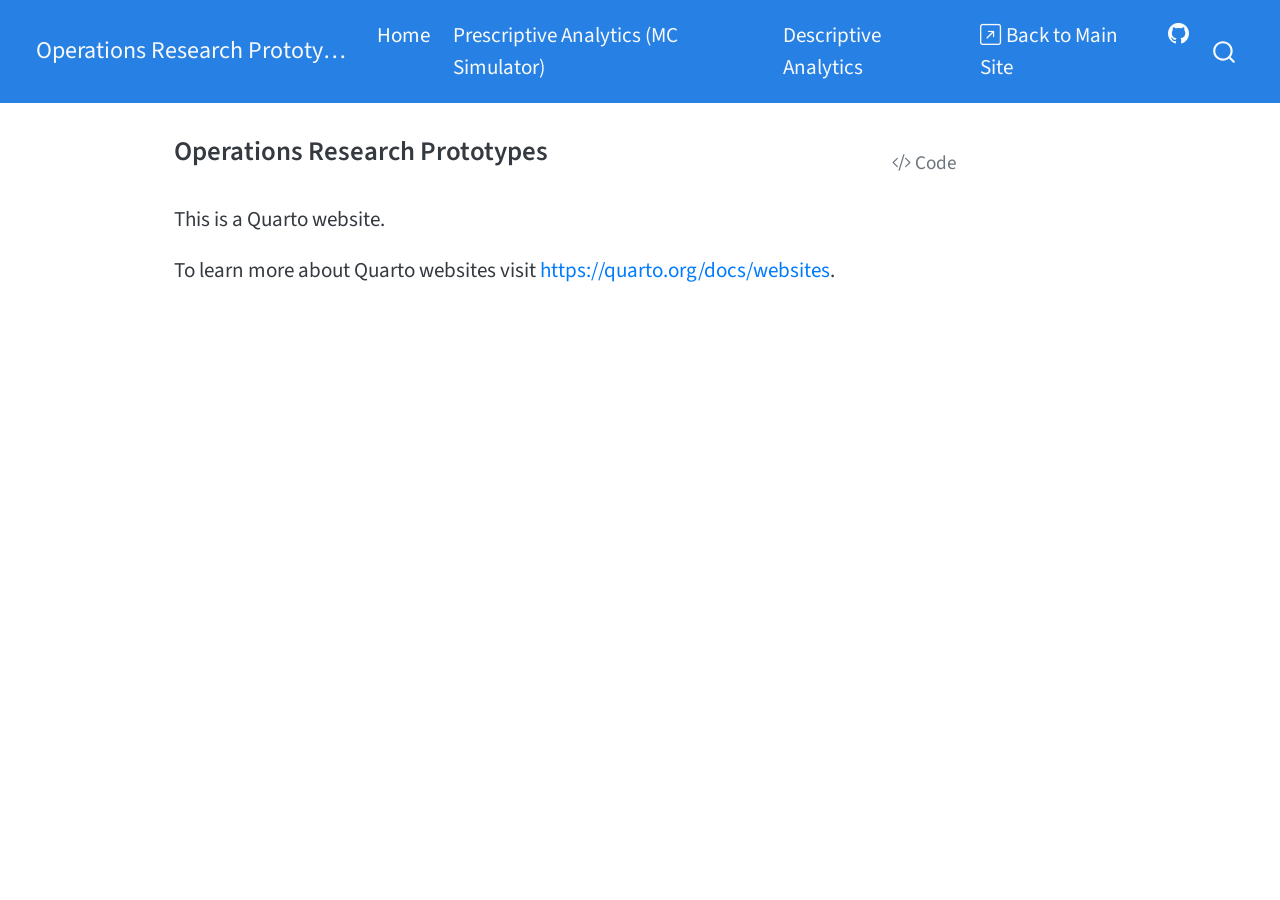
==== docs/index.html @ eab30d2a "first" ====
<!DOCTYPE html>
<html xmlns="http://www.w3.org/1999/xhtml" lang="en" xml:lang="en"><head>

<meta charset="utf-8">
<meta name="generator" content="quarto-1.10.18">

<meta name="viewport" content="width=device-width, initial-scale=1.0, user-scalable=yes">


<title>Operations Research Prototypes</title>
<style>
/* Default styles provided by pandoc.
** See https://pandoc.org/MANUAL.html#variables-for-html for config info.
*/
span.smallcaps{font-variant: small-caps;}
div.columns{display: flex; gap: 1.5em;}
div.column{flex: auto;}
@media screen {
div.columns{gap: min(4vw, 1.5em);}
div.column{overflow-x: auto;}
}
div.hanging-indent{margin-left: 1.5em; text-indent: -1.5em;}
ul.task-list{list-style: none;}
ul.task-list li input[type="checkbox"] {
  width: 0.8em;
  margin: 0 0.8em 0.2em -1em; /* quarto-specific, see https://github.com/quarto-dev/quarto-cli/issues/4556 */ 
  vertical-align: middle;
}
/* CSS for syntax highlighting */
html { -webkit-text-size-adjust: 100%; }
pre > code.sourceCode { white-space: pre; position: relative; }
pre > code.sourceCode > span { display: inline-block; line-height: 1.25; }
pre > code.sourceCode > span:empty { height: 1.2em; }
.sourceCode { overflow: visible; }
code.sourceCode > span { color: inherit; text-decoration: inherit; }
div.sourceCode { margin: 1em 0; }
pre.sourceCode { margin: 0; }
@media screen {
div.sourceCode { overflow: auto; }
}
@media print {
pre > code.sourceCode { white-space: pre-wrap; }
pre > code.sourceCode > span { text-indent: -5em; padding-left: 5em; }
}
pre.numberSource code
  { counter-reset: source-line 0; }
pre.numberSource code > span
  { position: relative; left: -4em; counter-increment: source-line; }
pre.numberSource code > span > a:first-child::before
  { content: counter(source-line);
    position: relative; left: -1em; text-align: right; vertical-align: baseline;
    border: none; display: inline-block;
    -webkit-touch-callout: none; -webkit-user-select: none;
    -khtml-user-select: none; -moz-user-select: none;
    -ms-user-select: none; user-select: none;
    padding: 0 4px; width: 4em;
  }
pre.numberSource { margin-left: 3em;  padding-left: 4px; }
div.sourceCode
  {   }
@media screen {
pre > code.sourceCode > span > a:first-child::before { text-decoration: underline; }
}
</style>


<script src="site_libs/quarto-nav/quarto-nav.js"></script>
<script src="site_libs/quarto-nav/headroom.min.js"></script>
<script src="site_libs/clipboard/clipboard.min.js"></script>
<script src="site_libs/quarto-search/autocomplete.umd.js"></script>
<script src="site_libs/quarto-search/fuse.min.js"></script>
<script src="site_libs/quarto-search/quarto-search.js"></script>
<meta name="quarto:offset" content="./">
<script src="site_libs/quarto-html/quarto.js" type="module"></script>
<script src="site_libs/quarto-html/tabsets/tabsets.js" type="module"></script>
<script src="site_libs/quarto-html/popper.min.js"></script>
<script src="site_libs/quarto-html/tippy.umd.min.js"></script>
<script src="site_libs/quarto-html/anchor.min.js"></script>
<link href="site_libs/quarto-html/tippy.css" rel="stylesheet">
<link href="site_libs/quarto-html/quarto-syntax-highlighting-64a204ab8560d761af7679ceaba22944.css" rel="stylesheet" id="quarto-text-highlighting-styles">
<script src="site_libs/bootstrap/bootstrap.min.js"></script>
<link href="site_libs/bootstrap/bootstrap-icons.css" rel="stylesheet">
<link href="site_libs/bootstrap/bootstrap-0e11dd0d01e4e7718f9b9a7dcefe6e5f.min.css" rel="stylesheet" append-hash="true" id="quarto-bootstrap" data-mode="light">
<script id="quarto-search-options" type="application/json">{
  "location": "navbar",
  "copy-button": false,
  "collapse-after": 3,
  "panel-placement": "end",
  "type": "overlay",
  "limit": 50,
  "keyboard-shortcut": [
    "f",
    "/",
    "s"
  ],
  "show-item-context": false,
  "language": {
    "search-no-results-text": "No results",
    "search-matching-documents-text": "matching documents",
    "search-copy-link-title": "Copy link to search",
    "search-hide-matches-text": "Hide additional matches",
    "search-more-match-text": "more match in this document",
    "search-more-matches-text": "more matches in this document",
    "search-clear-button-title": "Clear",
    "search-text-placeholder": "",
    "search-detached-cancel-button-title": "Cancel",
    "search-submit-button-title": "Submit",
    "search-label": "Search"
  }
}</script>


<link rel="stylesheet" href="styles.css">
</head>

<body class="nav-fixed quarto-light">

<div id="quarto-search-results"></div>
  <header id="quarto-header" class="headroom fixed-top">
    <nav class="navbar navbar-expand-lg " data-bs-theme="dark">
      <div class="navbar-container container-fluid">
      <div class="navbar-brand-container mx-auto">
    <a class="navbar-brand" href="./index.html">
    <span class="navbar-title">Operations Research Prototypes</span>
    </a>
  </div>
            <div id="quarto-search" class="" title="Search"></div>
          <button class="navbar-toggler" type="button" data-bs-toggle="collapse" data-bs-target="#navbarCollapse" aria-controls="navbarCollapse" role="menu" aria-expanded="false" aria-label="Toggle navigation" onclick="if (window.quartoToggleHeadroom) { window.quartoToggleHeadroom(); }">
  <span class="navbar-toggler-icon"></span>
</button>
          <div class="collapse navbar-collapse" id="navbarCollapse">
            <ul class="navbar-nav navbar-nav-scroll me-auto">
  <li class="nav-item">
    <a class="nav-link active" href="./index.html" aria-current="page"> 
<span class="menu-text">Home</span></a>
  </li>  
  <li class="nav-item">
    <a class="nav-link" href="./prototypes/nspire_model.html"> 
<span class="menu-text">Prescriptive Analytics (MC Simulator)</span></a>
  </li>  
  <li class="nav-item">
    <a class="nav-link" href="./prototypes/boston_311_2024.html"> 
<span class="menu-text">Descriptive Analytics</span></a>
  </li>  
</ul>
            <ul class="navbar-nav navbar-nav-scroll ms-auto">
  <li class="nav-item">
    <a class="nav-link" href="https://joelRMath.github.io/"> <i class="bi bi-arrow-up-right-square" role="img">
</i> 
<span class="menu-text">Back to Main Site</span></a>
  </li>  
  <li class="nav-item compact">
    <a class="nav-link" href="https://github.com/joelRMath/ORProto"> <i class="bi bi-github" role="img">
</i> 
<span class="menu-text"></span></a>
  </li>  
</ul>
          </div> <!-- /navcollapse -->
            <div class="quarto-navbar-tools">
</div>
      </div> <!-- /container-fluid -->
    </nav>
</header>
<!-- content -->
<div id="quarto-content" class="quarto-container page-columns page-rows-contents page-layout-article page-navbar">
<!-- sidebar -->
<!-- margin-sidebar -->
    <div id="quarto-margin-sidebar" class="sidebar margin-sidebar zindex-bottom">
        
    </div>
<!-- main -->
<main class="content" id="quarto-document-content">

<header id="title-block-header" class="quarto-title-block default">
<div class="quarto-title">
<div class="quarto-title-block"><div><h1 class="title">Operations Research Prototypes</h1><button type="button" class="btn code-tools-button" id="quarto-code-tools-source"><i class="bi"></i> Code</button></div></div>
</div>



<div class="quarto-title-meta">

    
  
    
  </div>
  


</header>


<p>This is a Quarto website.</p>
<p>To learn more about Quarto websites visit <a href="https://quarto.org/docs/websites" class="uri">https://quarto.org/docs/websites</a>.</p>


<!-- -->


</main> <!-- /main -->
<script id="quarto-html-after-body" type="application/javascript">
  window.document.addEventListener("DOMContentLoaded", function (event) {
    const icon = "";
    const anchorJS = new window.AnchorJS();
    anchorJS.options = {
      placement: 'right',
      icon: icon
    };
    anchorJS.add('.anchored');
    const isCodeAnnotation = (el) => {
      for (const clz of el.classList) {
        if (clz.startsWith('code-annotation-')) {                     
          return true;
        }
      }
      return false;
    }
    const onCopySuccess = function(e) {
      // button target
      const button = e.trigger;
      // don't keep focus
      button.blur();
      // flash "checked"
      button.classList.add('code-copy-button-checked');
      var currentTitle = button.getAttribute("title");
      button.setAttribute("title", "Copied!");
      let tooltip;
      if (window.bootstrap) {
        button.setAttribute("data-bs-toggle", "tooltip");
        button.setAttribute("data-bs-placement", "left");
        button.setAttribute("data-bs-title", "Copied!");
        tooltip = new bootstrap.Tooltip(button, 
          { trigger: "manual", 
            customClass: "code-copy-button-tooltip",
            offset: [0, -8]});
        tooltip.show();    
      }
      setTimeout(function() {
        if (tooltip) {
          tooltip.hide();
          button.removeAttribute("data-bs-title");
          button.removeAttribute("data-bs-toggle");
          button.removeAttribute("data-bs-placement");
        }
        button.setAttribute("title", currentTitle);
        button.classList.remove('code-copy-button-checked');
      }, 1000);
      // clear code selection
      e.clearSelection();
    }
    const getTextToCopy = function(trigger) {
      const outerScaffold = trigger.parentElement.cloneNode(true);
      const codeEl = outerScaffold.querySelector('code');
      for (const childEl of codeEl.children) {
        if (isCodeAnnotation(childEl)) {
          childEl.remove();
        }
      }
      return codeEl.innerText;
    }
    const clipboard = new window.ClipboardJS('.code-copy-button:not([data-in-quarto-modal])', {
      text: getTextToCopy
    });
    clipboard.on('success', onCopySuccess);
    if (window.document.getElementById('quarto-embedded-source-code-modal')) {
      const clipboardModal = new window.ClipboardJS('.code-copy-button[data-in-quarto-modal]', {
        text: getTextToCopy,
        container: window.document.getElementById('quarto-embedded-source-code-modal')
      });
      clipboardModal.on('success', onCopySuccess);
    }
    const viewSource = window.document.getElementById('quarto-view-source') ||
                       window.document.getElementById('quarto-code-tools-source');
    if (viewSource) {
      const sourceUrl = viewSource.getAttribute("data-quarto-source-url");
      viewSource.addEventListener("click", function(e) {
        if (sourceUrl) {
          // rstudio viewer pane
          if (/\bcapabilities=\b/.test(window.location)) {
            window.open(sourceUrl);
          } else {
            window.location.href = sourceUrl;
          }
        } else {
          const modal = new bootstrap.Modal(document.getElementById('quarto-embedded-source-code-modal'));
          modal.show();
        }
        return false;
      });
    }
    function toggleCodeHandler(show) {
      return function(e) {
        const cellDetails = window.document.querySelectorAll(".cell details.code-fold");
        for (let i=0; i<cellDetails.length; i++) {
          const details = cellDetails[i];
          if (show) {
            details.open = true;
          } else {
            details.removeAttribute("open");
          }
        }
        const cellCodeDivs = window.document.querySelectorAll(".cell div.sourceCode.cell-code");
        const fromCls = show ? "hidden" : "unhidden";
        const toCls = show ? "unhidden" : "hidden";
        for (let i=0; i<cellCodeDivs.length; i++) {
          const codeDiv = cellCodeDivs[i];
          if (codeDiv.classList.contains(fromCls)) {
            codeDiv.classList.remove(fromCls);
            codeDiv.classList.add(toCls);
          } 
        }
        return false;
      }
    }
    const hideAllCode = window.document.getElementById("quarto-hide-all-code");
    if (hideAllCode) {
      hideAllCode.addEventListener("click", toggleCodeHandler(false));
    }
    const showAllCode = window.document.getElementById("quarto-show-all-code");
    if (showAllCode) {
      showAllCode.addEventListener("click", toggleCodeHandler(true));
    }
      var localhostRegex = new RegExp(/^(?:http|https):\/\/localhost\:?[0-9]*\//);
      var mailtoRegex = new RegExp(/^mailto:/);
        var filterRegex = new RegExp('/' + window.location.host + '/');
      var isInternal = (href) => {
          return filterRegex.test(href) || localhostRegex.test(href) || mailtoRegex.test(href);
      }
      // Inspect non-navigation links and adorn them if external
     var links = window.document.querySelectorAll('a[href]:not(.nav-link):not(.navbar-brand):not(.toc-action):not(.sidebar-link):not(.sidebar-item-toggle):not(.pagination-link):not(.no-external):not([aria-hidden]):not(.dropdown-item):not(.quarto-navigation-tool):not(.about-link)');
      for (var i=0; i<links.length; i++) {
        const link = links[i];
        if (!isInternal(link.href)) {
          // undo the damage that might have been done by quarto-nav.js in the case of
          // links that we want to consider external
          if (link.dataset.originalHref !== undefined) {
            link.href = link.dataset.originalHref;
          }
        }
      }
    function tippyHover(el, contentFn, onTriggerFn, onUntriggerFn) {
      const config = {
        allowHTML: true,
        maxWidth: 500,
        delay: 100,
        arrow: false,
        appendTo: function(el) {
            return el.parentElement;
        },
        interactive: true,
        interactiveBorder: 10,
        theme: 'quarto',
        placement: 'bottom-start',
      };
      if (contentFn) {
        config.content = contentFn;
      }
      if (onTriggerFn) {
        config.onTrigger = onTriggerFn;
      }
      if (onUntriggerFn) {
        config.onUntrigger = onUntriggerFn;
      }
      window.tippy(el, config); 
    }
    const noterefs = window.document.querySelectorAll('a[role="doc-noteref"]');
    for (var i=0; i<noterefs.length; i++) {
      const ref = noterefs[i];
      tippyHover(ref, function() {
        // use id or data attribute instead here
        let href = ref.getAttribute('data-footnote-href') || ref.getAttribute('href');
        try { href = new URL(href).hash; } catch {}
        const id = href.replace(/^#\/?/, "");
        const note = window.document.getElementById(id);
        if (note) {
          return note.innerHTML;
        } else {
          return "";
        }
      });
    }
    const xrefs = window.document.querySelectorAll('a.quarto-xref');
    const processXRef = (id, note) => {
      // Strip column container classes
      const stripColumnClz = (el) => {
        el.classList.remove("page-full", "page-columns");
        if (el.children) {
          for (const child of el.children) {
            stripColumnClz(child);
          }
        }
      }
      stripColumnClz(note)
      if (id === null || id.startsWith('sec-')) {
        // Special case sections, only their first couple elements
        const container = document.createElement("div");
        if (note.children && note.children.length > 2) {
          container.appendChild(note.children[0].cloneNode(true));
          for (let i = 1; i < note.children.length; i++) {
            const child = note.children[i];
            if (child.tagName === "P" && child.innerText === "") {
              continue;
            } else {
              container.appendChild(child.cloneNode(true));
              break;
            }
          }
          if (window.Quarto?.typesetMath) {
            window.Quarto.typesetMath(container);
          }
          return container.innerHTML
        } else {
          if (window.Quarto?.typesetMath) {
            window.Quarto.typesetMath(note);
          }
          return note.innerHTML;
        }
      } else {
        // Remove any anchor links if they are present
        const anchorLink = note.querySelector('a.anchorjs-link');
        if (anchorLink) {
          anchorLink.remove();
        }
        if (window.Quarto?.typesetMath) {
          window.Quarto.typesetMath(note);
        }
        if (note.classList.contains("callout")) {
          return note.outerHTML;
        } else {
          return note.innerHTML;
        }
      }
    }
    for (var i=0; i<xrefs.length; i++) {
      const xref = xrefs[i];
      tippyHover(xref, undefined, function(instance) {
        instance.disable();
        let url = xref.getAttribute('href');
        let hash = undefined; 
        if (url.startsWith('#')) {
          hash = url;
        } else {
          try { hash = new URL(url).hash; } catch {}
        }
        if (hash) {
          const id = hash.replace(/^#\/?/, "");
          const note = window.document.getElementById(id);
          if (note !== null) {
            try {
              const html = processXRef(id, note.cloneNode(true));
              instance.setContent(html);
            } finally {
              instance.enable();
              instance.show();
            }
          } else {
            // See if we can fetch this
            fetch(url.split('#')[0])
            .then(res => res.text())
            .then(html => {
              const parser = new DOMParser();
              const htmlDoc = parser.parseFromString(html, "text/html");
              const note = htmlDoc.getElementById(id);
              if (note !== null) {
                const html = processXRef(id, note);
                instance.setContent(html);
              } 
            }).finally(() => {
              instance.enable();
              instance.show();
            });
          }
        } else {
          // See if we can fetch a full url (with no hash to target)
          // This is a special case and we should probably do some content thinning / targeting
          fetch(url)
          .then(res => res.text())
          .then(html => {
            const parser = new DOMParser();
            const htmlDoc = parser.parseFromString(html, "text/html");
            const note = htmlDoc.querySelector('main.content');
            if (note !== null) {
              // This should only happen for chapter cross references
              // (since there is no id in the URL)
              // remove the first header
              if (note.children.length > 0 && note.children[0].tagName === "HEADER") {
                note.children[0].remove();
              }
              const html = processXRef(null, note);
              instance.setContent(html);
            } 
          }).finally(() => {
            instance.enable();
            instance.show();
          });
        }
      }, function(instance) {
      });
    }
        let selectedAnnoteEl;
        const selectorForAnnotation = ( cell, annotation) => {
          let cellAttr = 'data-code-cell="' + cell + '"';
          let lineAttr = 'data-code-annotation="' +  annotation + '"';
          const selector = 'span[' + cellAttr + '][' + lineAttr + ']';
          return selector;
        }
        const selectCodeLines = (annoteEl) => {
          const doc = window.document;
          const targetCell = annoteEl.getAttribute("data-target-cell");
          const targetAnnotation = annoteEl.getAttribute("data-target-annotation");
          const annoteSpan = window.document.querySelector(selectorForAnnotation(targetCell, targetAnnotation));
          const lines = annoteSpan.getAttribute("data-code-lines").split(",");
          const lineIds = lines.map((line) => {
            return targetCell + "-" + line;
          })
          let top = null;
          let height = null;
          let parent = null;
          if (lineIds.length > 0) {
              //compute the position of the single el (top and bottom and make a div)
              const el = window.document.getElementById(lineIds[0]);
              top = el.offsetTop;
              height = el.offsetHeight;
              parent = el.parentElement.parentElement;
            if (lineIds.length > 1) {
              const lastEl = window.document.getElementById(lineIds[lineIds.length - 1]);
              const bottom = lastEl.offsetTop + lastEl.offsetHeight;
              height = bottom - top;
            }
            if (top !== null && height !== null && parent !== null) {
              // cook up a div (if necessary) and position it 
              let div = window.document.getElementById("code-annotation-line-highlight");
              if (div === null) {
                div = window.document.createElement("div");
                div.setAttribute("id", "code-annotation-line-highlight");
                div.style.position = 'absolute';
                parent.appendChild(div);
              }
              div.style.top = top - 2 + "px";
              div.style.height = height + 4 + "px";
              div.style.left = 0;
              let gutterDiv = window.document.getElementById("code-annotation-line-highlight-gutter");
              if (gutterDiv === null) {
                gutterDiv = window.document.createElement("div");
                gutterDiv.setAttribute("id", "code-annotation-line-highlight-gutter");
                gutterDiv.style.position = 'absolute';
                const codeCell = window.document.getElementById(targetCell);
                const gutter = codeCell.querySelector('.code-annotation-gutter');
                gutter.appendChild(gutterDiv);
              }
              gutterDiv.style.top = top - 2 + "px";
              gutterDiv.style.height = height + 4 + "px";
            }
            selectedAnnoteEl = annoteEl;
          }
        };
        const unselectCodeLines = () => {
          const elementsIds = ["code-annotation-line-highlight", "code-annotation-line-highlight-gutter"];
          elementsIds.forEach((elId) => {
            const div = window.document.getElementById(elId);
            if (div) {
              div.remove();
            }
          });
          selectedAnnoteEl = undefined;
        };
          // Handle positioning of the toggle
      window.addEventListener(
        "resize",
        throttle(() => {
          elRect = undefined;
          if (selectedAnnoteEl) {
            selectCodeLines(selectedAnnoteEl);
          }
        }, 10)
      );
      function throttle(fn, ms) {
      let throttle = false;
      let timer;
        return (...args) => {
          if(!throttle) { // first call gets through
              fn.apply(this, args);
              throttle = true;
          } else { // all the others get throttled
              if(timer) clearTimeout(timer); // cancel #2
              timer = setTimeout(() => {
                fn.apply(this, args);
                timer = throttle = false;
              }, ms);
          }
        };
      }
        // Attach click handler to the DT
        const annoteDls = window.document.querySelectorAll('dt[data-target-cell]');
        for (const annoteDlNode of annoteDls) {
          annoteDlNode.addEventListener('click', (event) => {
            const clickedEl = event.target;
            if (clickedEl !== selectedAnnoteEl) {
              unselectCodeLines();
              const activeEl = window.document.querySelector('dt[data-target-cell].code-annotation-active');
              if (activeEl) {
                activeEl.classList.remove('code-annotation-active');
              }
              selectCodeLines(clickedEl);
              clickedEl.classList.add('code-annotation-active');
            } else {
              // Unselect the line
              unselectCodeLines();
              clickedEl.classList.remove('code-annotation-active');
            }
          });
        }
    const findCites = (el) => {
      const parentEl = el.parentElement;
      if (parentEl) {
        const cites = parentEl.dataset.cites;
        if (cites) {
          return {
            el,
            cites: cites.split(' ')
          };
        } else {
          return findCites(el.parentElement)
        }
      } else {
        return undefined;
      }
    };
    var bibliorefs = window.document.querySelectorAll('a[role="doc-biblioref"]');
    for (var i=0; i<bibliorefs.length; i++) {
      const ref = bibliorefs[i];
      const citeInfo = findCites(ref);
      if (citeInfo) {
        tippyHover(citeInfo.el, function() {
          var popup = window.document.createElement('div');
          citeInfo.cites.forEach(function(cite) {
            var citeDiv = window.document.createElement('div');
            citeDiv.classList.add('hanging-indent');
            citeDiv.classList.add('csl-entry');
            var biblioDiv = window.document.getElementById('ref-' + cite);
            if (biblioDiv) {
              citeDiv.innerHTML = biblioDiv.innerHTML;
            }
            popup.appendChild(citeDiv);
          });
          return popup.innerHTML;
        });
      }
    }
  });
  </script><div class="modal fade" id="quarto-embedded-source-code-modal" tabindex="-1" aria-labelledby="quarto-embedded-source-code-modal-label" aria-hidden="true"><div class="modal-dialog modal-dialog-scrollable"><div class="modal-content"><div class="modal-header"><h5 class="modal-title" id="quarto-embedded-source-code-modal-label">Source Code</h5><button class="btn-close" data-bs-dismiss="modal"></button></div><div class="modal-body"><div class="">
<div class="code-copy-outer-scaffold"><div class="sourceCode" id="cb1" data-shortcodes="false"><pre class="sourceCode markdown code-with-copy"><code class="sourceCode markdown"><span id="cb1-1"><a href="#cb1-1" aria-hidden="true" tabindex="-1"></a><span class="co">---</span></span>
<span id="cb1-2"><a href="#cb1-2" aria-hidden="true" tabindex="-1"></a><span class="an">title:</span><span class="co"> "Operations Research Prototypes"</span></span>
<span id="cb1-3"><a href="#cb1-3" aria-hidden="true" tabindex="-1"></a><span class="co">---</span></span>
<span id="cb1-4"><a href="#cb1-4" aria-hidden="true" tabindex="-1"></a></span>
<span id="cb1-5"><a href="#cb1-5" aria-hidden="true" tabindex="-1"></a>This is a Quarto website.</span>
<span id="cb1-6"><a href="#cb1-6" aria-hidden="true" tabindex="-1"></a></span>
<span id="cb1-7"><a href="#cb1-7" aria-hidden="true" tabindex="-1"></a>To learn more about Quarto websites visit <span class="ot">&lt;https://quarto.org/docs/websites&gt;</span>.</span></code></pre></div><button title="Copy to Clipboard" class="code-copy-button" data-in-quarto-modal=""><i class="bi"></i></button></div>
</div></div></div></div></div>
</div> <!-- /content -->




</body></html>
---- docs/site_libs/quarto-html/tippy.css ----
.tippy-box[data-animation=fade][data-state=hidden]{opacity:0}[data-tippy-root]{max-width:calc(100vw - 10px)}.tippy-box{position:relative;background-color:#333;color:#fff;border-radius:4px;font-size:14px;line-height:1.4;white-space:normal;outline:0;transition-property:transform,visibility,opacity}.tippy-box[data-placement^=top]>.tippy-arrow{bottom:0}.tippy-box[data-placement^=top]>.tippy-arrow:before{bottom:-7px;left:0;border-width:8px 8px 0;border-top-color:initial;transform-origin:center top}.tippy-box[data-placement^=bottom]>.tippy-arrow{top:0}.tippy-box[data-placement^=bottom]>.tippy-arrow:before{top:-7px;left:0;border-width:0 8px 8px;border-bottom-color:initial;transform-origin:center bottom}.tippy-box[data-placement^=left]>.tippy-arrow{right:0}.tippy-box[data-placement^=left]>.tippy-arrow:before{border-width:8px 0 8px 8px;border-left-color:initial;right:-7px;transform-origin:center left}.tippy-box[data-placement^=right]>.tippy-arrow{left:0}.tippy-box[data-placement^=right]>.tippy-arrow:before{left:-7px;border-width:8px 8px 8px 0;border-right-color:initial;transform-origin:center right}.tippy-box[data-inertia][data-state=visible]{transition-timing-function:cubic-bezier(.54,1.5,.38,1.11)}.tippy-arrow{width:16px;height:16px;color:#333}.tippy-arrow:before{content:"";position:absolute;border-color:transparent;border-style:solid}.tippy-content{position:relative;padding:5px 9px;z-index:1}
---- docs/site_libs/quarto-html/quarto-syntax-highlighting-64a204ab8560d761af7679ceaba22944.css ----
/* quarto syntax highlight colors */
:root {
  --quarto-hl-ot-color: #003B4F;
  --quarto-hl-at-color: #657422;
  --quarto-hl-ss-color: #20794D;
  --quarto-hl-an-color: #5E5E5E;
  --quarto-hl-fu-color: #4758AB;
  --quarto-hl-st-color: #20794D;
  --quarto-hl-cf-color: #003B4F;
  --quarto-hl-op-color: #5E5E5E;
  --quarto-hl-er-color: #AD0000;
  --quarto-hl-bn-color: #AD0000;
  --quarto-hl-al-color: #AD0000;
  --quarto-hl-va-color: #111111;
  --quarto-hl-bu-color: inherit;
  --quarto-hl-ex-color: inherit;
  --quarto-hl-pp-color: #AD0000;
  --quarto-hl-in-color: #5E5E5E;
  --quarto-hl-vs-color: #20794D;
  --quarto-hl-wa-color: #5E5E5E;
  --quarto-hl-do-color: #5E5E5E;
  --quarto-hl-im-color: #00769E;
  --quarto-hl-ch-color: #20794D;
  --quarto-hl-dt-color: #AD0000;
  --quarto-hl-fl-color: #AD0000;
  --quarto-hl-co-color: #5E5E5E;
  --quarto-hl-cv-color: #5E5E5E;
  --quarto-hl-cn-color: #8f5902;
  --quarto-hl-sc-color: #5E5E5E;
  --quarto-hl-dv-color: #AD0000;
  --quarto-hl-kw-color: #003B4F;
}

/* other quarto variables */
:root {
  --quarto-font-monospace: SFMono-Regular, Menlo, Monaco, Consolas, "Liberation Mono", "Courier New", monospace;
}

/* syntax highlight based on Pandoc's rules */
pre > code.sourceCode > span {
  color: #003B4F;
}

code.sourceCode > span {
  color: #003B4F;
}

div.sourceCode,
div.sourceCode pre.sourceCode {
  color: #003B4F;
}

/* Normal */
code span {
  color: #003B4F;
}

/* Alert */
code span.al {
  color: #AD0000;
  font-style: inherit;
}

/* Annotation */
code span.an {
  color: #5E5E5E;
  font-style: inherit;
}

/* Attribute */
code span.at {
  color: #657422;
  font-style: inherit;
}

/* BaseN */
code span.bn {
  color: #AD0000;
  font-style: inherit;
}

/* BuiltIn */
code span.bu {
  font-style: inherit;
}

/* ControlFlow */
code span.cf {
  color: #003B4F;
  font-weight: bold;
  font-style: inherit;
}

/* Char */
code span.ch {
  color: #20794D;
  font-style: inherit;
}

/* Constant */
code span.cn {
  color: #8f5902;
  font-style: inherit;
}

/* Comment */
code span.co {
  color: #5E5E5E;
  font-style: inherit;
}

/* CommentVar */
code span.cv {
  color: #5E5E5E;
  font-style: italic;
}

/* Documentation */
code span.do {
  color: #5E5E5E;
  font-style: italic;
}

/* DataType */
code span.dt {
  color: #AD0000;
  font-style: inherit;
}

/* DecVal */
code span.dv {
  color: #AD0000;
  font-style: inherit;
}

/* Error */
code span.er {
  color: #AD0000;
  font-style: inherit;
}

/* Extension */
code span.ex {
  font-style: inherit;
}

/* Float */
code span.fl {
  color: #AD0000;
  font-style: inherit;
}

/* Function */
code span.fu {
  color: #4758AB;
  font-style: inherit;
}

/* Import */
code span.im {
  color: #00769E;
  font-style: inherit;
}

/* Information */
code span.in {
  color: #5E5E5E;
  font-style: inherit;
}

/* Keyword */
code span.kw {
  color: #003B4F;
  font-weight: bold;
  font-style: inherit;
}

/* Operator */
code span.op {
  color: #5E5E5E;
  font-style: inherit;
}

/* Other */
code span.ot {
  color: #003B4F;
  font-style: inherit;
}

/* Preprocessor */
code span.pp {
  color: #AD0000;
  font-style: inherit;
}

/* SpecialChar */
code span.sc {
  color: #5E5E5E;
  font-style: inherit;
}

/* SpecialString */
code span.ss {
  color: #20794D;
  font-style: inherit;
}

/* String */
code span.st {
  color: #20794D;
  font-style: inherit;
}

/* Variable */
code span.va {
  color: #111111;
  font-style: inherit;
}

/* VerbatimString */
code span.vs {
  color: #20794D;
  font-style: inherit;
}

/* Warning */
code span.wa {
  color: #5E5E5E;
  font-style: italic;
}

.prevent-inlining {
  content: "</";
}

/*# sourceMappingURL=9d8d5bb603a83b8298b89080a598c93b.css.map */
---- docs/styles.css ----
:root {
  --quarto-content-width: 1800px; 
  --bs-content-max-width: 1800px;
}

/* --- Global Alignment Overrides --- */
body { 
  text-align: left !important; 
  font-size: 1.1rem !important;
}

#title-block-header { 
  text-align: left !important; 
}

.quarto-title .title {
    font-size: 1.4rem !important; 
    line-height: 1.1em;             
    text-align: left !important; 
    margin-top: 0;
}

a {
  text-decoration: none;
  color: #007bff; 
}

a:hover {
  text-decoration: underline;
}

/* --- Content Container Overrides --- */
.container {
  max-width: 100% !important; 
}

.main-container {
  padding-left: 0 !important;
  padding-right: 0 !important;
}

/* --- Component Styles --- */
.clean-quote {
    padding: 1.5em;
    margin: 1em 0;
    border-left: 3px solid #eee; 
    font-style: italic;
    color: #555;
    background-color: #f9f9f9;
}

/* --- Citation Highlighting --- */
div.csl-entry {
  position: relative;
  z-index: 1; 
  scroll-margin-top: 80px; 
}

div.csl-entry:target::before {
  content: "";
  position: absolute;
  
  top: -5px;
  bottom: -5px;
  right: -10px;
  left: -2em; 
  
  background-color: #ffeb3b; 
  border-radius: 4px;
  outline: 1px solid #fbc02d; 
  box-shadow: 0 2px 5px rgba(0,0,0,0.1); 
  
  z-index: -1; 
  animation: highlight-fade 2s ease-out;
}

@keyframes highlight-fade {
  from { background-color: #ffeb3b; }
  to { background-color: #fff9c4; } 
}

/* --- Back to Top Button --- */
#back-to-top {
  position: fixed;
  bottom: 25px;
  right: 25px;
  display: none; 
  background-color: #007bff;
  color: white;
  width: 45px;
  height: 45px;
  border-radius: 50%;
  border: none;
  cursor: pointer;
  box-shadow: 0 4px 10px rgba(0,0,0,0.3);
  font-size: 20px;
  z-index: 9999;
  transition: transform 0.2s ease;
}

#back-to-top:hover {
  background-color: #0056b3;
  transform: scale(1.1);
}
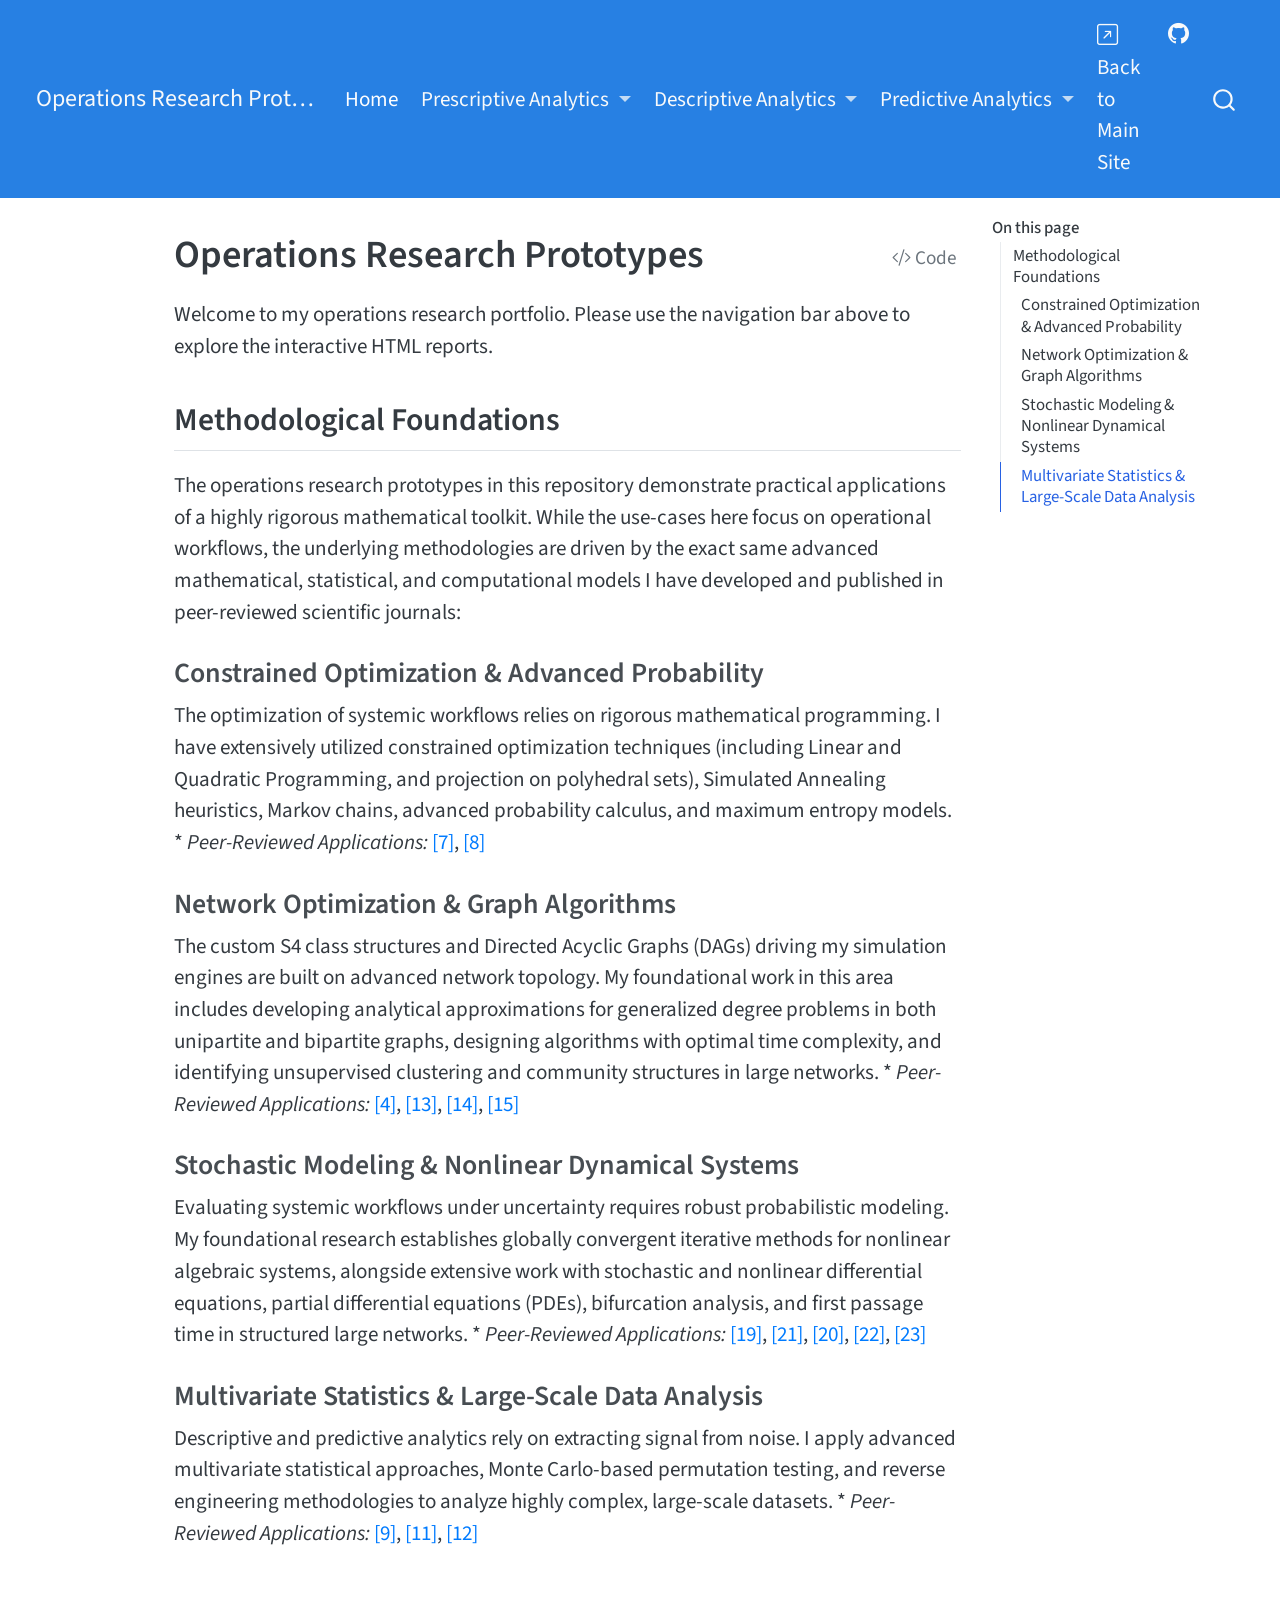
==== commit 5e65c978: "site with refs" ====
--- a/docs/index.html
+++ b/docs/index.html
@@ -134,14 +134,39 @@
     <a class="nav-link active" href="./index.html" aria-current="page"> 
 <span class="menu-text">Home</span></a>
   </li>  
-  <li class="nav-item">
-    <a class="nav-link" href="./prototypes/nspire_model.html"> 
-<span class="menu-text">Prescriptive Analytics (MC Simulator)</span></a>
+  <li class="nav-item dropdown ">
+    <a class="nav-link dropdown-toggle" href="#" id="nav-menu-prescriptive-analytics" role="link" data-bs-toggle="dropdown" aria-expanded="false">
+ <span class="menu-text">Prescriptive Analytics</span>
+    </a>
+    <ul class="dropdown-menu" aria-labelledby="nav-menu-prescriptive-analytics">    
+        <li>
+    <a class="dropdown-item" href="./prototypes/prescriptive-simulator.html">
+ <span class="dropdown-text">Inspection Preparation (MC Simulator)</span></a>
   </li>  
-  <li class="nav-item">
-    <a class="nav-link" href="./prototypes/boston_311_2024.html"> 
-<span class="menu-text">Descriptive Analytics</span></a>
+    </ul>
+  </li>
+  <li class="nav-item dropdown ">
+    <a class="nav-link dropdown-toggle" href="#" id="nav-menu-descriptive-analytics" role="link" data-bs-toggle="dropdown" aria-expanded="false">
+ <span class="menu-text">Descriptive Analytics</span>
+    </a>
+    <ul class="dropdown-menu" aria-labelledby="nav-menu-descriptive-analytics">    
+        <li>
+    <a class="dropdown-item" href="./prototypes/descriptive-analytics.html">
+ <span class="dropdown-text">Spatial Clustering &amp; SLA Analysis</span></a>
   </li>  
+    </ul>
+  </li>
+  <li class="nav-item dropdown ">
+    <a class="nav-link dropdown-toggle" href="#" id="nav-menu-predictive-analytics" role="link" data-bs-toggle="dropdown" aria-expanded="false">
+ <span class="menu-text">Predictive Analytics</span>
+    </a>
+    <ul class="dropdown-menu" aria-labelledby="nav-menu-predictive-analytics">    
+        <li>
+    <a class="dropdown-item" href="./index.html">
+ <span class="dropdown-text">Elevator Fault Detection (In Development)</span></a>
+  </li>  
+    </ul>
+  </li>
 </ul>
             <ul class="navbar-nav navbar-nav-scroll ms-auto">
   <li class="nav-item">
@@ -165,8 +190,20 @@
 <div id="quarto-content" class="quarto-container page-columns page-rows-contents page-layout-article page-navbar">
 <!-- sidebar -->
 <!-- margin-sidebar -->
-    <div id="quarto-margin-sidebar" class="sidebar margin-sidebar zindex-bottom">
-        
+    <div id="quarto-margin-sidebar" class="sidebar margin-sidebar">
+        <nav id="TOC" role="doc-toc" class="toc-active">
+    <h2 id="toc-title">On this page</h2>
+   
+  <ul>
+  <li><a href="#methodological-foundations" id="toc-methodological-foundations" class="nav-link active" data-scroll-target="#methodological-foundations">Methodological Foundations</a>
+  <ul class="collapse">
+  <li><a href="#constrained-optimization-advanced-probability" id="toc-constrained-optimization-advanced-probability" class="nav-link" data-scroll-target="#constrained-optimization-advanced-probability">Constrained Optimization &amp; Advanced Probability</a></li>
+  <li><a href="#network-optimization-graph-algorithms" id="toc-network-optimization-graph-algorithms" class="nav-link" data-scroll-target="#network-optimization-graph-algorithms">Network Optimization &amp; Graph Algorithms</a></li>
+  <li><a href="#stochastic-modeling-nonlinear-dynamical-systems" id="toc-stochastic-modeling-nonlinear-dynamical-systems" class="nav-link" data-scroll-target="#stochastic-modeling-nonlinear-dynamical-systems">Stochastic Modeling &amp; Nonlinear Dynamical Systems</a></li>
+  <li><a href="#multivariate-statistics-large-scale-data-analysis" id="toc-multivariate-statistics-large-scale-data-analysis" class="nav-link" data-scroll-target="#multivariate-statistics-large-scale-data-analysis">Multivariate Statistics &amp; Large-Scale Data Analysis</a></li>
+  </ul></li>
+  </ul>
+</nav>
     </div>
 <!-- main -->
 <main class="content" id="quarto-document-content">
@@ -190,12 +227,31 @@
 </header>
 
 
-<p>This is a Quarto website.</p>
-<p>To learn more about Quarto websites visit <a href="https://quarto.org/docs/websites" class="uri">https://quarto.org/docs/websites</a>.</p>
+<p>Welcome to my operations research portfolio. Please use the navigation bar above to explore the interactive HTML reports.</p>
+<section id="methodological-foundations" class="level2">
+<h2 class="anchored" data-anchor-id="methodological-foundations">Methodological Foundations</h2>
+<p>The operations research prototypes in this repository demonstrate practical applications of a highly rigorous mathematical toolkit. While the use-cases here focus on operational workflows, the underlying methodologies are driven by the exact same advanced mathematical, statistical, and computational models I have developed and published in peer-reviewed scientific journals:</p>
+<section id="constrained-optimization-advanced-probability" class="level3">
+<h3 class="anchored" data-anchor-id="constrained-optimization-advanced-probability">Constrained Optimization &amp; Advanced Probability</h3>
+<p>The optimization of systemic workflows relies on rigorous mathematical programming. I have extensively utilized constrained optimization techniques (including Linear and Quadratic Programming, and projection on polyhedral sets), Simulated Annealing heuristics, Markov chains, advanced probability calculus, and maximum entropy models. * <em>Peer-Reviewed Applications:</em> <a href="https://joelRMath.github.io/publications.html#ref-HS" target="_blank">[7]</a>, <a href="https://joelRMath.github.io/publications.html#ref-HSS" target="_blank">[8]</a></p>
+</section>
+<section id="network-optimization-graph-algorithms" class="level3">
+<h3 class="anchored" data-anchor-id="network-optimization-graph-algorithms">Network Optimization &amp; Graph Algorithms</h3>
+<p>The custom S4 class structures and Directed Acyclic Graphs (DAGs) driving my simulation engines are built on advanced network topology. My foundational work in this area includes developing analytical approximations for generalized degree problems in both unipartite and bipartite graphs, designing algorithms with optimal time complexity, and identifying unsupervised clustering and community structures in large networks. * <em>Peer-Reviewed Applications:</em> <a href="https://joelRMath.github.io/publications.html#ref-WAP" target="_blank">[4]</a>, <a href="https://joelRMath.github.io/publications.html#ref-recomb" target="_blank">[13]</a>, <a href="https://joelRMath.github.io/publications.html#ref-Prot" target="_blank">[14]</a>, <a href="https://joelRMath.github.io/publications.html#ref-JCB" target="_blank">[15]</a></p>
+</section>
+<section id="stochastic-modeling-nonlinear-dynamical-systems" class="level3">
+<h3 class="anchored" data-anchor-id="stochastic-modeling-nonlinear-dynamical-systems">Stochastic Modeling &amp; Nonlinear Dynamical Systems</h3>
+<p>Evaluating systemic workflows under uncertainty requires robust probabilistic modeling. My foundational research establishes globally convergent iterative methods for nonlinear algebraic systems, alongside extensive work with stochastic and nonlinear differential equations, partial differential equations (PDEs), bifurcation analysis, and first passage time in structured large networks. * <em>Peer-Reviewed Applications:</em> <a href="https://joelRMath.github.io/publications.html#ref-MathB" target="_blank">[19]</a>, <a href="https://joelRMath.github.io/publications.html#ref-CR" target="_blank">[21]</a>, <a href="https://joelRMath.github.io/publications.html#ref-PNAS" target="_blank">[20]</a>, <a href="https://joelRMath.github.io/publications.html#ref-PRE" target="_blank">[22]</a>, <a href="https://joelRMath.github.io/publications.html#ref-NN" target="_blank">[23]</a></p>
+</section>
+<section id="multivariate-statistics-large-scale-data-analysis" class="level3">
+<h3 class="anchored" data-anchor-id="multivariate-statistics-large-scale-data-analysis">Multivariate Statistics &amp; Large-Scale Data Analysis</h3>
+<p>Descriptive and predictive analytics rely on extracting signal from noise. I apply advanced multivariate statistical approaches, Monte Carlo-based permutation testing, and reverse engineering methodologies to analyze highly complex, large-scale datasets. * <em>Peer-Reviewed Applications:</em> <a href="https://joelRMath.github.io/publications.html#ref-HIRD" target="_blank">[9]</a>, <a href="https://joelRMath.github.io/publications.html#ref-Equi" target="_blank">[11]</a>, <a href="https://joelRMath.github.io/publications.html#ref-Gexp" target="_blank">[12]</a></p>
 
 
 <!-- -->
 
+</section>
+</section>
 
 </main> <!-- /main -->
 <script id="quarto-html-after-body" type="application/javascript">
@@ -653,9 +709,40 @@
 <span id="cb1-2"><a href="#cb1-2" aria-hidden="true" tabindex="-1"></a><span class="an">title:</span><span class="co"> "Operations Research Prototypes"</span></span>
 <span id="cb1-3"><a href="#cb1-3" aria-hidden="true" tabindex="-1"></a><span class="co">---</span></span>
 <span id="cb1-4"><a href="#cb1-4" aria-hidden="true" tabindex="-1"></a></span>
-<span id="cb1-5"><a href="#cb1-5" aria-hidden="true" tabindex="-1"></a>This is a Quarto website.</span>
-<span id="cb1-6"><a href="#cb1-6" aria-hidden="true" tabindex="-1"></a></span>
-<span id="cb1-7"><a href="#cb1-7" aria-hidden="true" tabindex="-1"></a>To learn more about Quarto websites visit <span class="ot">&lt;https://quarto.org/docs/websites&gt;</span>.</span></code></pre></div><button title="Copy to Clipboard" class="code-copy-button" data-in-quarto-modal=""><i class="bi"></i></button></div>
+<span id="cb1-5"><a href="#cb1-5" aria-hidden="true" tabindex="-1"></a><span class="in">```{r, echo=FALSE, message=FALSE}</span></span>
+<span id="cb1-6"><a href="#cb1-6" aria-hidden="true" tabindex="-1"></a>bib_lines <span class="ot">&lt;-</span> <span class="fu">readLines</span>(<span class="st">"references.bib"</span>)</span>
+<span id="cb1-7"><a href="#cb1-7" aria-hidden="true" tabindex="-1"></a>keys <span class="ot">&lt;-</span> <span class="fu">gsub</span>(<span class="st">"^@.*</span><span class="sc">\\</span><span class="st">{(.*),.*"</span>, <span class="st">"</span><span class="sc">\\</span><span class="st">1"</span>, <span class="fu">grep</span>(<span class="st">"^@"</span>, bib_lines, <span class="at">value =</span> <span class="cn">TRUE</span>))</span>
+<span id="cb1-8"><a href="#cb1-8" aria-hidden="true" tabindex="-1"></a></span>
+<span id="cb1-9"><a href="#cb1-9" aria-hidden="true" tabindex="-1"></a>cite_pub <span class="ot">&lt;-</span> <span class="cf">function</span>(key) {</span>
+<span id="cb1-10"><a href="#cb1-10" aria-hidden="true" tabindex="-1"></a>  idx <span class="ot">&lt;-</span> <span class="fu">which</span>(keys <span class="sc">==</span> key)</span>
+<span id="cb1-11"><a href="#cb1-11" aria-hidden="true" tabindex="-1"></a>  <span class="cf">if</span> (<span class="fu">length</span>(idx) <span class="sc">==</span> <span class="dv">0</span>) <span class="fu">return</span>(<span class="fu">paste0</span>(<span class="st">"[Unknown: "</span>, key, <span class="st">"]"</span>))</span>
+<span id="cb1-12"><a href="#cb1-12" aria-hidden="true" tabindex="-1"></a>  </span>
+<span id="cb1-13"><a href="#cb1-13" aria-hidden="true" tabindex="-1"></a>  <span class="co"># Absolute URL pointing back to the main site's rendered HTML</span></span>
+<span id="cb1-14"><a href="#cb1-14" aria-hidden="true" tabindex="-1"></a>  <span class="fu">return</span>(<span class="fu">paste0</span>(<span class="st">"[["</span>, idx, <span class="st">"]](https://joelRMath.github.io/publications.html#ref-"</span>, key, <span class="st">"){target=</span><span class="sc">\"</span><span class="st">_blank</span><span class="sc">\"</span><span class="st">}"</span>))</span>
+<span id="cb1-15"><a href="#cb1-15" aria-hidden="true" tabindex="-1"></a>}</span>
+<span id="cb1-16"><a href="#cb1-16" aria-hidden="true" tabindex="-1"></a><span class="in">```</span></span>
+<span id="cb1-17"><a href="#cb1-17" aria-hidden="true" tabindex="-1"></a></span>
+<span id="cb1-18"><a href="#cb1-18" aria-hidden="true" tabindex="-1"></a>Welcome to my operations research portfolio. Please use the navigation bar above to explore the interactive HTML reports.</span>
+<span id="cb1-19"><a href="#cb1-19" aria-hidden="true" tabindex="-1"></a></span>
+<span id="cb1-20"><a href="#cb1-20" aria-hidden="true" tabindex="-1"></a><span class="fu">## Methodological Foundations</span></span>
+<span id="cb1-21"><a href="#cb1-21" aria-hidden="true" tabindex="-1"></a></span>
+<span id="cb1-22"><a href="#cb1-22" aria-hidden="true" tabindex="-1"></a>The operations research prototypes in this repository demonstrate practical applications of a highly rigorous mathematical toolkit. While the use-cases here focus on operational workflows, the underlying methodologies are driven by the exact same advanced mathematical, statistical, and computational models I have developed and published in peer-reviewed scientific journals:</span>
+<span id="cb1-23"><a href="#cb1-23" aria-hidden="true" tabindex="-1"></a></span>
+<span id="cb1-24"><a href="#cb1-24" aria-hidden="true" tabindex="-1"></a><span class="fu">### Constrained Optimization &amp; Advanced Probability</span></span>
+<span id="cb1-25"><a href="#cb1-25" aria-hidden="true" tabindex="-1"></a>The optimization of systemic workflows relies on rigorous mathematical programming. I have extensively utilized constrained optimization techniques (including Linear and Quadratic Programming, and projection on polyhedral sets), Simulated Annealing heuristics, Markov chains, advanced probability calculus, and maximum entropy models. </span>
+<span id="cb1-26"><a href="#cb1-26" aria-hidden="true" tabindex="-1"></a><span class="ss">* </span>*Peer-Reviewed Applications:* <span class="in">`r cite_pub("HS")`</span>, <span class="in">`r cite_pub("HSS")`</span></span>
+<span id="cb1-27"><a href="#cb1-27" aria-hidden="true" tabindex="-1"></a></span>
+<span id="cb1-28"><a href="#cb1-28" aria-hidden="true" tabindex="-1"></a><span class="fu">### Network Optimization &amp; Graph Algorithms</span></span>
+<span id="cb1-29"><a href="#cb1-29" aria-hidden="true" tabindex="-1"></a>The custom S4 class structures and Directed Acyclic Graphs (DAGs) driving my simulation engines are built on advanced network topology. My foundational work in this area includes developing analytical approximations for generalized degree problems in both unipartite and bipartite graphs, designing algorithms with optimal time complexity, and identifying unsupervised clustering and community structures in large networks.</span>
+<span id="cb1-30"><a href="#cb1-30" aria-hidden="true" tabindex="-1"></a><span class="ss">* </span>*Peer-Reviewed Applications:* <span class="in">`r cite_pub("WAP")`</span>, <span class="in">`r cite_pub("recomb")`</span>, <span class="in">`r cite_pub("Prot")`</span>, <span class="in">`r cite_pub("JCB")`</span></span>
+<span id="cb1-31"><a href="#cb1-31" aria-hidden="true" tabindex="-1"></a></span>
+<span id="cb1-32"><a href="#cb1-32" aria-hidden="true" tabindex="-1"></a><span class="fu">### Stochastic Modeling &amp; Nonlinear Dynamical Systems</span></span>
+<span id="cb1-33"><a href="#cb1-33" aria-hidden="true" tabindex="-1"></a>Evaluating systemic workflows under uncertainty requires robust probabilistic modeling. My foundational research establishes globally convergent iterative methods for nonlinear algebraic systems, alongside extensive work with stochastic and nonlinear differential equations, partial differential equations (PDEs), bifurcation analysis, and first passage time in structured large networks.</span>
+<span id="cb1-34"><a href="#cb1-34" aria-hidden="true" tabindex="-1"></a><span class="ss">* </span>*Peer-Reviewed Applications:* <span class="in">`r cite_pub("MathB")`</span>, <span class="in">`r cite_pub("CR")`</span>, <span class="in">`r cite_pub("PNAS")`</span>, <span class="in">`r cite_pub("PRE")`</span>, <span class="in">`r cite_pub("NN")`</span></span>
+<span id="cb1-35"><a href="#cb1-35" aria-hidden="true" tabindex="-1"></a></span>
+<span id="cb1-36"><a href="#cb1-36" aria-hidden="true" tabindex="-1"></a><span class="fu">### Multivariate Statistics &amp; Large-Scale Data Analysis</span></span>
+<span id="cb1-37"><a href="#cb1-37" aria-hidden="true" tabindex="-1"></a>Descriptive and predictive analytics rely on extracting signal from noise. I apply advanced multivariate statistical approaches, Monte Carlo-based permutation testing, and reverse engineering methodologies to analyze highly complex, large-scale datasets.</span>
+<span id="cb1-38"><a href="#cb1-38" aria-hidden="true" tabindex="-1"></a><span class="ss">* </span>*Peer-Reviewed Applications:* <span class="in">`r cite_pub("HIRD")`</span>, <span class="in">`r cite_pub("Equi")`</span>, <span class="in">`r cite_pub("Gexp")`</span></span></code></pre></div><button title="Copy to Clipboard" class="code-copy-button" data-in-quarto-modal=""><i class="bi"></i></button></div>
 </div></div></div></div></div>
 </div> <!-- /content -->
 
--- a/docs/styles.css
+++ b/docs/styles.css
@@ -11,13 +11,6 @@
 
 #title-block-header { 
   text-align: left !important; 
-}
-
-.quarto-title .title {
-    font-size: 1.4rem !important; 
-    line-height: 1.1em;             
-    text-align: left !important; 
-    margin-top: 0;
 }
 
 a {
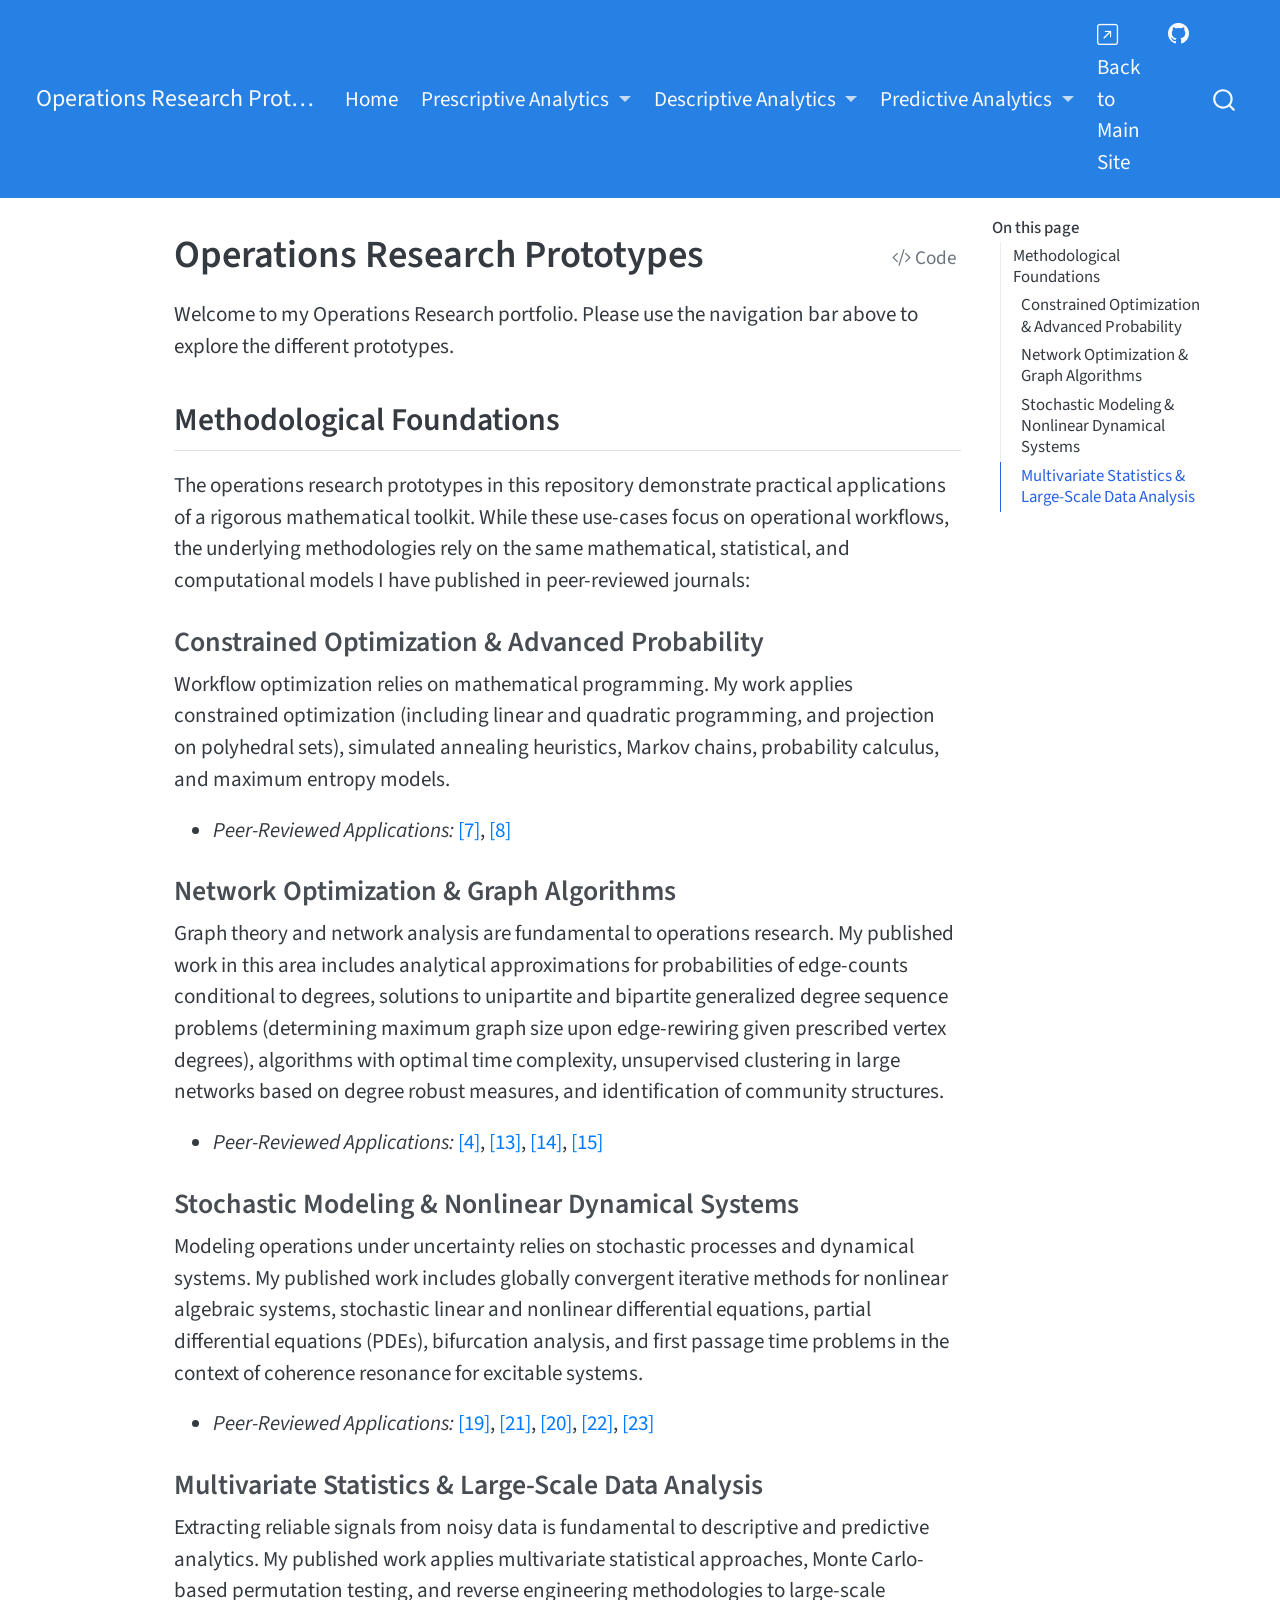
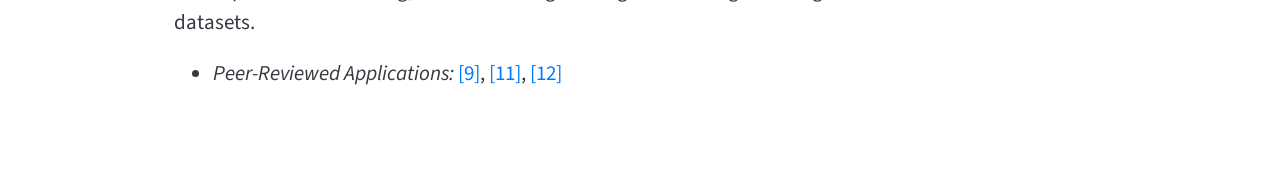
==== commit 7daefa95: "corrected links" ====
--- a/docs/index.html
+++ b/docs/index.html
@@ -140,7 +140,7 @@
     </a>
     <ul class="dropdown-menu" aria-labelledby="nav-menu-prescriptive-analytics">    
         <li>
-    <a class="dropdown-item" href="./prototypes/prescriptive-simulator.html">
+    <a class="dropdown-item" href="./prototypes/nspire_model.html">
  <span class="dropdown-text">Inspection Preparation (MC Simulator)</span></a>
   </li>  
     </ul>
@@ -151,7 +151,7 @@
     </a>
     <ul class="dropdown-menu" aria-labelledby="nav-menu-descriptive-analytics">    
         <li>
-    <a class="dropdown-item" href="./prototypes/descriptive-analytics.html">
+    <a class="dropdown-item" href="./prototypes/boston_311_2024.html">
  <span class="dropdown-text">Spatial Clustering &amp; SLA Analysis</span></a>
   </li>  
     </ul>
@@ -227,25 +227,37 @@
 </header>
 
 
-<p>Welcome to my operations research portfolio. Please use the navigation bar above to explore the interactive HTML reports.</p>
+<p>Welcome to my Operations Research portfolio. Please use the navigation bar above to explore the different prototypes.</p>
 <section id="methodological-foundations" class="level2">
 <h2 class="anchored" data-anchor-id="methodological-foundations">Methodological Foundations</h2>
-<p>The operations research prototypes in this repository demonstrate practical applications of a highly rigorous mathematical toolkit. While the use-cases here focus on operational workflows, the underlying methodologies are driven by the exact same advanced mathematical, statistical, and computational models I have developed and published in peer-reviewed scientific journals:</p>
+<p>The operations research prototypes in this repository demonstrate practical applications of a rigorous mathematical toolkit. While these use-cases focus on operational workflows, the underlying methodologies rely on the same mathematical, statistical, and computational models I have published in peer-reviewed journals:</p>
 <section id="constrained-optimization-advanced-probability" class="level3">
 <h3 class="anchored" data-anchor-id="constrained-optimization-advanced-probability">Constrained Optimization &amp; Advanced Probability</h3>
-<p>The optimization of systemic workflows relies on rigorous mathematical programming. I have extensively utilized constrained optimization techniques (including Linear and Quadratic Programming, and projection on polyhedral sets), Simulated Annealing heuristics, Markov chains, advanced probability calculus, and maximum entropy models. * <em>Peer-Reviewed Applications:</em> <a href="https://joelRMath.github.io/publications.html#ref-HS" target="_blank">[7]</a>, <a href="https://joelRMath.github.io/publications.html#ref-HSS" target="_blank">[8]</a></p>
+<p>Workflow optimization relies on mathematical programming. My work applies constrained optimization (including linear and quadratic programming, and projection on polyhedral sets), simulated annealing heuristics, Markov chains, probability calculus, and maximum entropy models.</p>
+<ul>
+<li><em>Peer-Reviewed Applications:</em> <a href="https://joelRMath.github.io/publications.html#ref-HS" target="_blank">[7]</a>, <a href="https://joelRMath.github.io/publications.html#ref-HSS" target="_blank">[8]</a></li>
+</ul>
 </section>
 <section id="network-optimization-graph-algorithms" class="level3">
 <h3 class="anchored" data-anchor-id="network-optimization-graph-algorithms">Network Optimization &amp; Graph Algorithms</h3>
-<p>The custom S4 class structures and Directed Acyclic Graphs (DAGs) driving my simulation engines are built on advanced network topology. My foundational work in this area includes developing analytical approximations for generalized degree problems in both unipartite and bipartite graphs, designing algorithms with optimal time complexity, and identifying unsupervised clustering and community structures in large networks. * <em>Peer-Reviewed Applications:</em> <a href="https://joelRMath.github.io/publications.html#ref-WAP" target="_blank">[4]</a>, <a href="https://joelRMath.github.io/publications.html#ref-recomb" target="_blank">[13]</a>, <a href="https://joelRMath.github.io/publications.html#ref-Prot" target="_blank">[14]</a>, <a href="https://joelRMath.github.io/publications.html#ref-JCB" target="_blank">[15]</a></p>
+<p>Graph theory and network analysis are fundamental to operations research. My published work in this area includes analytical approximations for probabilities of edge-counts conditional to degrees, solutions to unipartite and bipartite generalized degree sequence problems (determining maximum graph size upon edge-rewiring given prescribed vertex degrees), algorithms with optimal time complexity, unsupervised clustering in large networks based on degree robust measures, and identification of community structures.</p>
+<ul>
+<li><em>Peer-Reviewed Applications:</em> <a href="https://joelRMath.github.io/publications.html#ref-WAP" target="_blank">[4]</a>, <a href="https://joelRMath.github.io/publications.html#ref-recomb" target="_blank">[13]</a>, <a href="https://joelRMath.github.io/publications.html#ref-Prot" target="_blank">[14]</a>, <a href="https://joelRMath.github.io/publications.html#ref-JCB" target="_blank">[15]</a></li>
+</ul>
 </section>
 <section id="stochastic-modeling-nonlinear-dynamical-systems" class="level3">
 <h3 class="anchored" data-anchor-id="stochastic-modeling-nonlinear-dynamical-systems">Stochastic Modeling &amp; Nonlinear Dynamical Systems</h3>
-<p>Evaluating systemic workflows under uncertainty requires robust probabilistic modeling. My foundational research establishes globally convergent iterative methods for nonlinear algebraic systems, alongside extensive work with stochastic and nonlinear differential equations, partial differential equations (PDEs), bifurcation analysis, and first passage time in structured large networks. * <em>Peer-Reviewed Applications:</em> <a href="https://joelRMath.github.io/publications.html#ref-MathB" target="_blank">[19]</a>, <a href="https://joelRMath.github.io/publications.html#ref-CR" target="_blank">[21]</a>, <a href="https://joelRMath.github.io/publications.html#ref-PNAS" target="_blank">[20]</a>, <a href="https://joelRMath.github.io/publications.html#ref-PRE" target="_blank">[22]</a>, <a href="https://joelRMath.github.io/publications.html#ref-NN" target="_blank">[23]</a></p>
+<p>Modeling operations under uncertainty relies on stochastic processes and dynamical systems. My published work includes globally convergent iterative methods for nonlinear algebraic systems, stochastic linear and nonlinear differential equations, partial differential equations (PDEs), bifurcation analysis, and first passage time problems in the context of coherence resonance for excitable systems.</p>
+<ul>
+<li><em>Peer-Reviewed Applications:</em> <a href="https://joelRMath.github.io/publications.html#ref-MathB" target="_blank">[19]</a>, <a href="https://joelRMath.github.io/publications.html#ref-CR" target="_blank">[21]</a>, <a href="https://joelRMath.github.io/publications.html#ref-PNAS" target="_blank">[20]</a>, <a href="https://joelRMath.github.io/publications.html#ref-PRE" target="_blank">[22]</a>, <a href="https://joelRMath.github.io/publications.html#ref-NN" target="_blank">[23]</a></li>
+</ul>
 </section>
 <section id="multivariate-statistics-large-scale-data-analysis" class="level3">
 <h3 class="anchored" data-anchor-id="multivariate-statistics-large-scale-data-analysis">Multivariate Statistics &amp; Large-Scale Data Analysis</h3>
-<p>Descriptive and predictive analytics rely on extracting signal from noise. I apply advanced multivariate statistical approaches, Monte Carlo-based permutation testing, and reverse engineering methodologies to analyze highly complex, large-scale datasets. * <em>Peer-Reviewed Applications:</em> <a href="https://joelRMath.github.io/publications.html#ref-HIRD" target="_blank">[9]</a>, <a href="https://joelRMath.github.io/publications.html#ref-Equi" target="_blank">[11]</a>, <a href="https://joelRMath.github.io/publications.html#ref-Gexp" target="_blank">[12]</a></p>
+<p>Extracting reliable signals from noisy data is fundamental to descriptive and predictive analytics. My published work applies multivariate statistical approaches, Monte Carlo-based permutation testing, and reverse engineering methodologies to large-scale datasets.</p>
+<ul>
+<li><em>Peer-Reviewed Applications:</em> <a href="https://joelRMath.github.io/publications.html#ref-HIRD" target="_blank">[9]</a>, <a href="https://joelRMath.github.io/publications.html#ref-Equi" target="_blank">[11]</a>, <a href="https://joelRMath.github.io/publications.html#ref-Gexp" target="_blank">[12]</a></li>
+</ul>
 
 
 <!-- -->
@@ -722,27 +734,31 @@
 <span id="cb1-15"><a href="#cb1-15" aria-hidden="true" tabindex="-1"></a>}</span>
 <span id="cb1-16"><a href="#cb1-16" aria-hidden="true" tabindex="-1"></a><span class="in">```</span></span>
 <span id="cb1-17"><a href="#cb1-17" aria-hidden="true" tabindex="-1"></a></span>
-<span id="cb1-18"><a href="#cb1-18" aria-hidden="true" tabindex="-1"></a>Welcome to my operations research portfolio. Please use the navigation bar above to explore the interactive HTML reports.</span>
+<span id="cb1-18"><a href="#cb1-18" aria-hidden="true" tabindex="-1"></a>Welcome to my Operations Research portfolio. Please use the navigation bar above to explore the different prototypes.</span>
 <span id="cb1-19"><a href="#cb1-19" aria-hidden="true" tabindex="-1"></a></span>
 <span id="cb1-20"><a href="#cb1-20" aria-hidden="true" tabindex="-1"></a><span class="fu">## Methodological Foundations</span></span>
 <span id="cb1-21"><a href="#cb1-21" aria-hidden="true" tabindex="-1"></a></span>
-<span id="cb1-22"><a href="#cb1-22" aria-hidden="true" tabindex="-1"></a>The operations research prototypes in this repository demonstrate practical applications of a highly rigorous mathematical toolkit. While the use-cases here focus on operational workflows, the underlying methodologies are driven by the exact same advanced mathematical, statistical, and computational models I have developed and published in peer-reviewed scientific journals:</span>
+<span id="cb1-22"><a href="#cb1-22" aria-hidden="true" tabindex="-1"></a>The operations research prototypes in this repository demonstrate practical applications of a rigorous mathematical toolkit. While these use-cases focus on operational workflows, the underlying methodologies rely on the same mathematical, statistical, and computational models I have published in peer-reviewed journals:</span>
 <span id="cb1-23"><a href="#cb1-23" aria-hidden="true" tabindex="-1"></a></span>
 <span id="cb1-24"><a href="#cb1-24" aria-hidden="true" tabindex="-1"></a><span class="fu">### Constrained Optimization &amp; Advanced Probability</span></span>
-<span id="cb1-25"><a href="#cb1-25" aria-hidden="true" tabindex="-1"></a>The optimization of systemic workflows relies on rigorous mathematical programming. I have extensively utilized constrained optimization techniques (including Linear and Quadratic Programming, and projection on polyhedral sets), Simulated Annealing heuristics, Markov chains, advanced probability calculus, and maximum entropy models. </span>
-<span id="cb1-26"><a href="#cb1-26" aria-hidden="true" tabindex="-1"></a><span class="ss">* </span>*Peer-Reviewed Applications:* <span class="in">`r cite_pub("HS")`</span>, <span class="in">`r cite_pub("HSS")`</span></span>
-<span id="cb1-27"><a href="#cb1-27" aria-hidden="true" tabindex="-1"></a></span>
-<span id="cb1-28"><a href="#cb1-28" aria-hidden="true" tabindex="-1"></a><span class="fu">### Network Optimization &amp; Graph Algorithms</span></span>
-<span id="cb1-29"><a href="#cb1-29" aria-hidden="true" tabindex="-1"></a>The custom S4 class structures and Directed Acyclic Graphs (DAGs) driving my simulation engines are built on advanced network topology. My foundational work in this area includes developing analytical approximations for generalized degree problems in both unipartite and bipartite graphs, designing algorithms with optimal time complexity, and identifying unsupervised clustering and community structures in large networks.</span>
-<span id="cb1-30"><a href="#cb1-30" aria-hidden="true" tabindex="-1"></a><span class="ss">* </span>*Peer-Reviewed Applications:* <span class="in">`r cite_pub("WAP")`</span>, <span class="in">`r cite_pub("recomb")`</span>, <span class="in">`r cite_pub("Prot")`</span>, <span class="in">`r cite_pub("JCB")`</span></span>
+<span id="cb1-25"><a href="#cb1-25" aria-hidden="true" tabindex="-1"></a>Workflow optimization relies on mathematical programming. My work applies constrained optimization (including linear and quadratic programming, and projection on polyhedral sets), simulated annealing heuristics, Markov chains, probability calculus, and maximum entropy models.</span>
+<span id="cb1-26"><a href="#cb1-26" aria-hidden="true" tabindex="-1"></a></span>
+<span id="cb1-27"><a href="#cb1-27" aria-hidden="true" tabindex="-1"></a><span class="ss">* </span>*Peer-Reviewed Applications:* <span class="in">`r cite_pub("HS")`</span>, <span class="in">`r cite_pub("HSS")`</span></span>
+<span id="cb1-28"><a href="#cb1-28" aria-hidden="true" tabindex="-1"></a></span>
+<span id="cb1-29"><a href="#cb1-29" aria-hidden="true" tabindex="-1"></a><span class="fu">### Network Optimization &amp; Graph Algorithms</span></span>
+<span id="cb1-30"><a href="#cb1-30" aria-hidden="true" tabindex="-1"></a>Graph theory and network analysis are fundamental to operations research. My published work in this area includes analytical approximations for probabilities of edge-counts conditional to degrees, solutions to unipartite and bipartite generalized degree sequence problems (determining maximum graph size upon edge-rewiring given prescribed vertex degrees), algorithms with optimal time complexity, unsupervised clustering in large networks based on degree robust measures, and identification of community structures.</span>
 <span id="cb1-31"><a href="#cb1-31" aria-hidden="true" tabindex="-1"></a></span>
-<span id="cb1-32"><a href="#cb1-32" aria-hidden="true" tabindex="-1"></a><span class="fu">### Stochastic Modeling &amp; Nonlinear Dynamical Systems</span></span>
-<span id="cb1-33"><a href="#cb1-33" aria-hidden="true" tabindex="-1"></a>Evaluating systemic workflows under uncertainty requires robust probabilistic modeling. My foundational research establishes globally convergent iterative methods for nonlinear algebraic systems, alongside extensive work with stochastic and nonlinear differential equations, partial differential equations (PDEs), bifurcation analysis, and first passage time in structured large networks.</span>
-<span id="cb1-34"><a href="#cb1-34" aria-hidden="true" tabindex="-1"></a><span class="ss">* </span>*Peer-Reviewed Applications:* <span class="in">`r cite_pub("MathB")`</span>, <span class="in">`r cite_pub("CR")`</span>, <span class="in">`r cite_pub("PNAS")`</span>, <span class="in">`r cite_pub("PRE")`</span>, <span class="in">`r cite_pub("NN")`</span></span>
-<span id="cb1-35"><a href="#cb1-35" aria-hidden="true" tabindex="-1"></a></span>
-<span id="cb1-36"><a href="#cb1-36" aria-hidden="true" tabindex="-1"></a><span class="fu">### Multivariate Statistics &amp; Large-Scale Data Analysis</span></span>
-<span id="cb1-37"><a href="#cb1-37" aria-hidden="true" tabindex="-1"></a>Descriptive and predictive analytics rely on extracting signal from noise. I apply advanced multivariate statistical approaches, Monte Carlo-based permutation testing, and reverse engineering methodologies to analyze highly complex, large-scale datasets.</span>
-<span id="cb1-38"><a href="#cb1-38" aria-hidden="true" tabindex="-1"></a><span class="ss">* </span>*Peer-Reviewed Applications:* <span class="in">`r cite_pub("HIRD")`</span>, <span class="in">`r cite_pub("Equi")`</span>, <span class="in">`r cite_pub("Gexp")`</span></span></code></pre></div><button title="Copy to Clipboard" class="code-copy-button" data-in-quarto-modal=""><i class="bi"></i></button></div>
+<span id="cb1-32"><a href="#cb1-32" aria-hidden="true" tabindex="-1"></a><span class="ss">* </span>*Peer-Reviewed Applications:* <span class="in">`r cite_pub("WAP")`</span>, <span class="in">`r cite_pub("recomb")`</span>, <span class="in">`r cite_pub("Prot")`</span>, <span class="in">`r cite_pub("JCB")`</span></span>
+<span id="cb1-33"><a href="#cb1-33" aria-hidden="true" tabindex="-1"></a></span>
+<span id="cb1-34"><a href="#cb1-34" aria-hidden="true" tabindex="-1"></a><span class="fu">### Stochastic Modeling &amp; Nonlinear Dynamical Systems</span></span>
+<span id="cb1-35"><a href="#cb1-35" aria-hidden="true" tabindex="-1"></a>Modeling operations under uncertainty relies on stochastic processes and dynamical systems. My published work includes globally convergent iterative methods for nonlinear algebraic systems, stochastic linear and nonlinear differential equations, partial differential equations (PDEs), bifurcation analysis, and first passage time problems in the context of coherence resonance for excitable systems.</span>
+<span id="cb1-36"><a href="#cb1-36" aria-hidden="true" tabindex="-1"></a></span>
+<span id="cb1-37"><a href="#cb1-37" aria-hidden="true" tabindex="-1"></a><span class="ss">* </span>*Peer-Reviewed Applications:* <span class="in">`r cite_pub("MathB")`</span>, <span class="in">`r cite_pub("CR")`</span>, <span class="in">`r cite_pub("PNAS")`</span>, <span class="in">`r cite_pub("PRE")`</span>, <span class="in">`r cite_pub("NN")`</span></span>
+<span id="cb1-38"><a href="#cb1-38" aria-hidden="true" tabindex="-1"></a></span>
+<span id="cb1-39"><a href="#cb1-39" aria-hidden="true" tabindex="-1"></a><span class="fu">### Multivariate Statistics &amp; Large-Scale Data Analysis</span></span>
+<span id="cb1-40"><a href="#cb1-40" aria-hidden="true" tabindex="-1"></a>Extracting reliable signals from noisy data is fundamental to descriptive and predictive analytics. My published work applies multivariate statistical approaches, Monte Carlo-based permutation testing, and reverse engineering methodologies to large-scale datasets.</span>
+<span id="cb1-41"><a href="#cb1-41" aria-hidden="true" tabindex="-1"></a></span>
+<span id="cb1-42"><a href="#cb1-42" aria-hidden="true" tabindex="-1"></a><span class="ss">* </span>*Peer-Reviewed Applications:* <span class="in">`r cite_pub("HIRD")`</span>, <span class="in">`r cite_pub("Equi")`</span>, <span class="in">`r cite_pub("Gexp")`</span></span></code></pre></div><button title="Copy to Clipboard" class="code-copy-button" data-in-quarto-modal=""><i class="bi"></i></button></div>
 </div></div></div></div></div>
 </div> <!-- /content -->
 
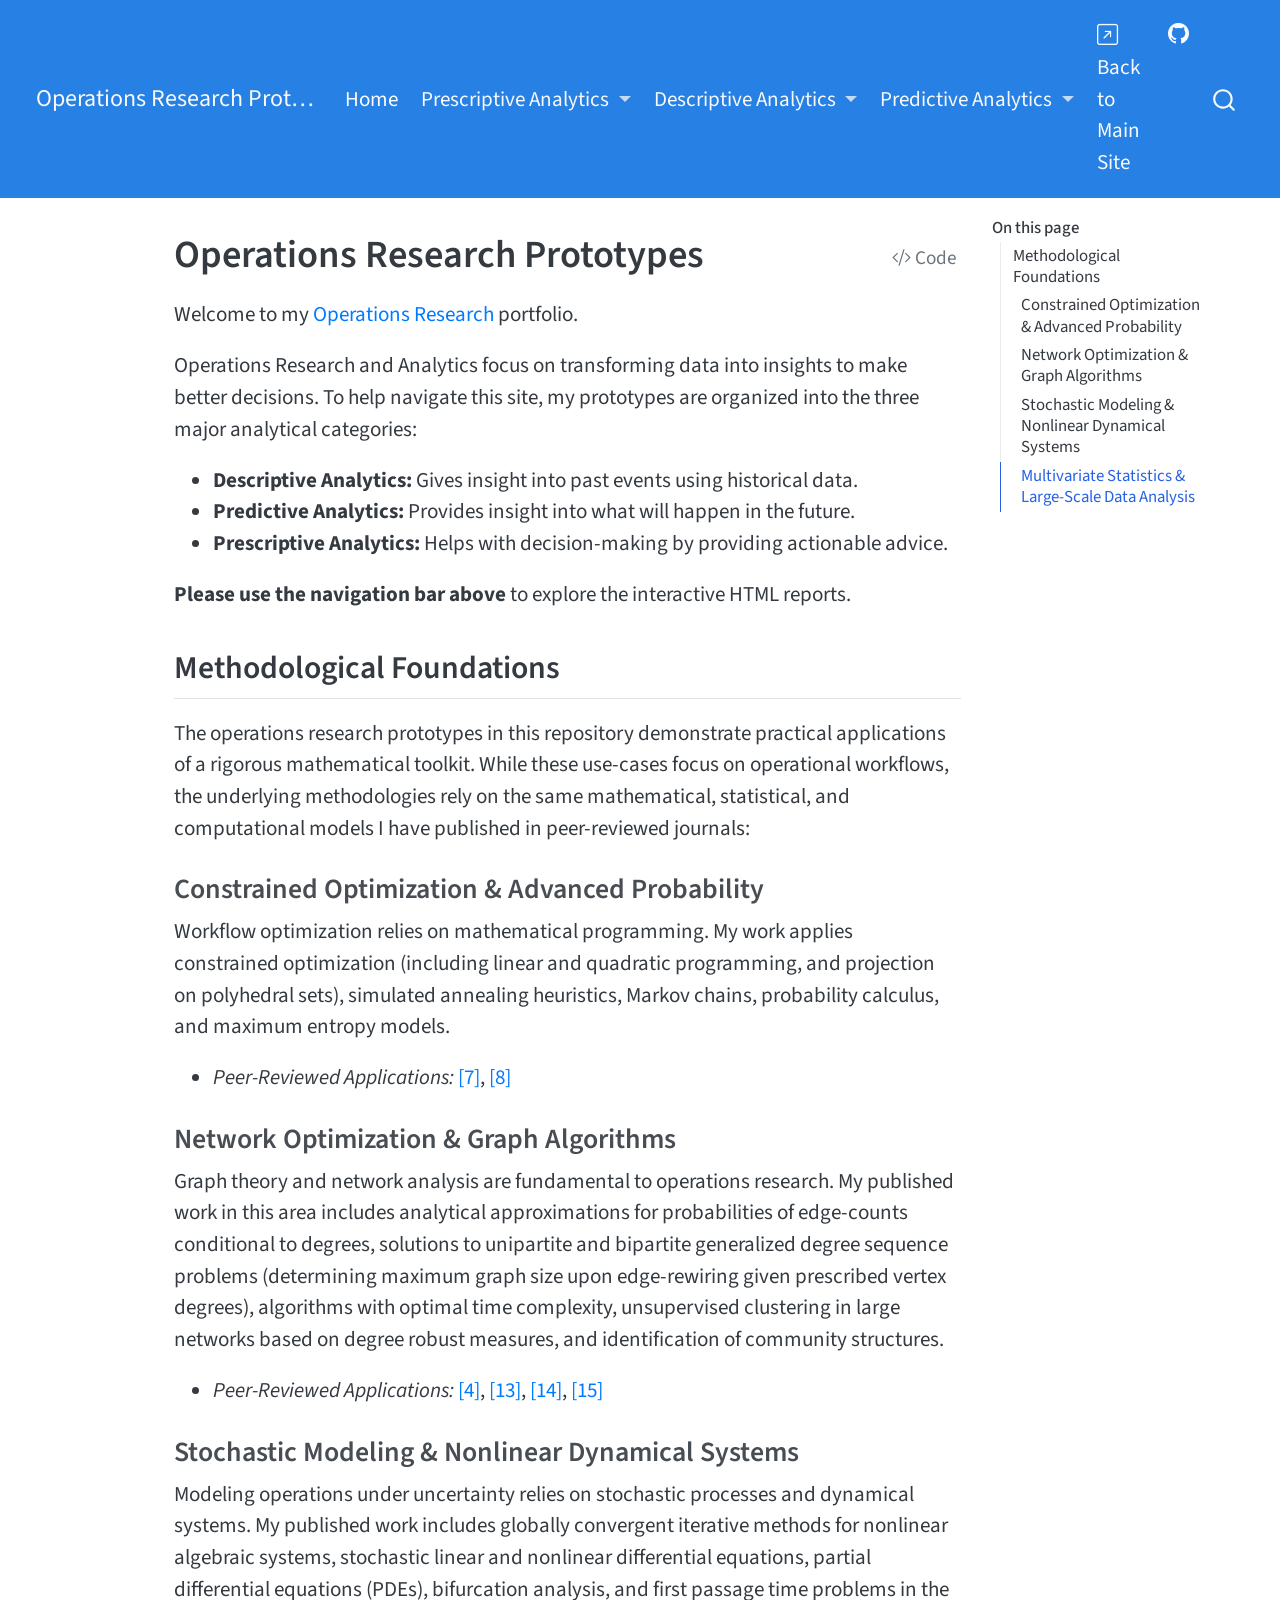
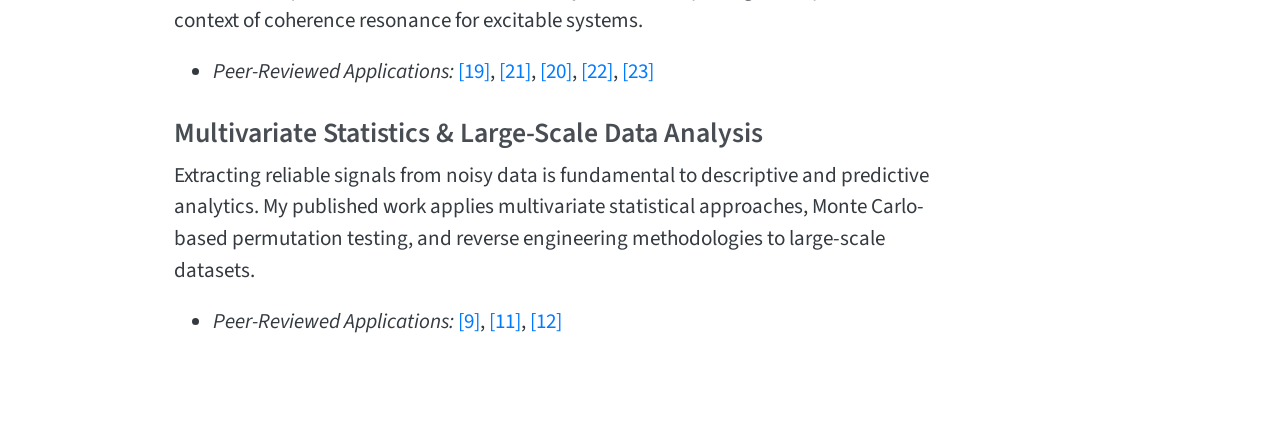
==== commit 1f3e827e: "analytics description" ====
--- a/docs/index.html
+++ b/docs/index.html
@@ -141,7 +141,11 @@
     <ul class="dropdown-menu" aria-labelledby="nav-menu-prescriptive-analytics">    
         <li>
     <a class="dropdown-item" href="./prototypes/nspire_model.html">
- <span class="dropdown-text">Inspection Preparation (MC Simulator)</span></a>
+ <span class="dropdown-text">Optimizing Property Maintenance Prior to Inspection</span></a>
+  </li>  
+        <li>
+    <a class="dropdown-item" href="./index.html">
+ <span class="dropdown-text">Automated Fault Alerting with Telemetry (In Development)</span></a>
   </li>  
     </ul>
   </li>
@@ -152,7 +156,7 @@
     <ul class="dropdown-menu" aria-labelledby="nav-menu-descriptive-analytics">    
         <li>
     <a class="dropdown-item" href="./prototypes/boston_311_2024.html">
- <span class="dropdown-text">Spatial Clustering &amp; SLA Analysis</span></a>
+ <span class="dropdown-text">Analysis of a Service Requests Dataset</span></a>
   </li>  
     </ul>
   </li>
@@ -164,6 +168,10 @@
         <li>
     <a class="dropdown-item" href="./index.html">
  <span class="dropdown-text">Elevator Fault Detection (In Development)</span></a>
+  </li>  
+        <li>
+    <a class="dropdown-item" href="./index.html">
+ <span class="dropdown-text">Automated Fault Alerting with Telemetry (In Development)</span></a>
   </li>  
     </ul>
   </li>
@@ -227,7 +235,14 @@
 </header>
 
 
-<p>Welcome to my Operations Research portfolio. Please use the navigation bar above to explore the different prototypes.</p>
+<p>Welcome to my <a href="https://www.informs.org/Explore/Operations-Research-Analytics" target="_blank">Operations Research</a> portfolio.</p>
+<p>Operations Research and Analytics focus on transforming data into insights to make better decisions. To help navigate this site, my prototypes are organized into the three major analytical categories:</p>
+<ul>
+<li><strong>Descriptive Analytics:</strong> Gives insight into past events using historical data.</li>
+<li><strong>Predictive Analytics:</strong> Provides insight into what will happen in the future.</li>
+<li><strong>Prescriptive Analytics:</strong> Helps with decision-making by providing actionable advice.</li>
+</ul>
+<p><strong>Please use the navigation bar above</strong> to explore the interactive HTML reports.</p>
 <section id="methodological-foundations" class="level2">
 <h2 class="anchored" data-anchor-id="methodological-foundations">Methodological Foundations</h2>
 <p>The operations research prototypes in this repository demonstrate practical applications of a rigorous mathematical toolkit. While these use-cases focus on operational workflows, the underlying methodologies rely on the same mathematical, statistical, and computational models I have published in peer-reviewed journals:</p>
@@ -734,31 +749,40 @@
 <span id="cb1-15"><a href="#cb1-15" aria-hidden="true" tabindex="-1"></a>}</span>
 <span id="cb1-16"><a href="#cb1-16" aria-hidden="true" tabindex="-1"></a><span class="in">```</span></span>
 <span id="cb1-17"><a href="#cb1-17" aria-hidden="true" tabindex="-1"></a></span>
-<span id="cb1-18"><a href="#cb1-18" aria-hidden="true" tabindex="-1"></a>Welcome to my Operations Research portfolio. Please use the navigation bar above to explore the different prototypes.</span>
+<span id="cb1-18"><a href="#cb1-18" aria-hidden="true" tabindex="-1"></a>Welcome to my <span class="co">[</span><span class="ot">Operations Research</span><span class="co">](https://www.informs.org/Explore/Operations-Research-Analytics)</span>{target="_blank"} portfolio. </span>
 <span id="cb1-19"><a href="#cb1-19" aria-hidden="true" tabindex="-1"></a></span>
-<span id="cb1-20"><a href="#cb1-20" aria-hidden="true" tabindex="-1"></a><span class="fu">## Methodological Foundations</span></span>
+<span id="cb1-20"><a href="#cb1-20" aria-hidden="true" tabindex="-1"></a>Operations Research and Analytics focus on transforming data into insights to make better decisions. To help navigate this site, my prototypes are organized into the three major analytical categories:</span>
 <span id="cb1-21"><a href="#cb1-21" aria-hidden="true" tabindex="-1"></a></span>
-<span id="cb1-22"><a href="#cb1-22" aria-hidden="true" tabindex="-1"></a>The operations research prototypes in this repository demonstrate practical applications of a rigorous mathematical toolkit. While these use-cases focus on operational workflows, the underlying methodologies rely on the same mathematical, statistical, and computational models I have published in peer-reviewed journals:</span>
-<span id="cb1-23"><a href="#cb1-23" aria-hidden="true" tabindex="-1"></a></span>
-<span id="cb1-24"><a href="#cb1-24" aria-hidden="true" tabindex="-1"></a><span class="fu">### Constrained Optimization &amp; Advanced Probability</span></span>
-<span id="cb1-25"><a href="#cb1-25" aria-hidden="true" tabindex="-1"></a>Workflow optimization relies on mathematical programming. My work applies constrained optimization (including linear and quadratic programming, and projection on polyhedral sets), simulated annealing heuristics, Markov chains, probability calculus, and maximum entropy models.</span>
-<span id="cb1-26"><a href="#cb1-26" aria-hidden="true" tabindex="-1"></a></span>
-<span id="cb1-27"><a href="#cb1-27" aria-hidden="true" tabindex="-1"></a><span class="ss">* </span>*Peer-Reviewed Applications:* <span class="in">`r cite_pub("HS")`</span>, <span class="in">`r cite_pub("HSS")`</span></span>
+<span id="cb1-22"><a href="#cb1-22" aria-hidden="true" tabindex="-1"></a><span class="ss">* </span>**Descriptive Analytics:** Gives insight into past events using historical data.</span>
+<span id="cb1-23"><a href="#cb1-23" aria-hidden="true" tabindex="-1"></a><span class="ss">* </span>**Predictive Analytics:** Provides insight into what will happen in the future.</span>
+<span id="cb1-24"><a href="#cb1-24" aria-hidden="true" tabindex="-1"></a><span class="ss">* </span>**Prescriptive Analytics:** Helps with decision-making by providing actionable advice.</span>
+<span id="cb1-25"><a href="#cb1-25" aria-hidden="true" tabindex="-1"></a></span>
+<span id="cb1-26"><a href="#cb1-26" aria-hidden="true" tabindex="-1"></a>**Please use the navigation bar above** to explore the interactive HTML reports.</span>
+<span id="cb1-27"><a href="#cb1-27" aria-hidden="true" tabindex="-1"></a></span>
 <span id="cb1-28"><a href="#cb1-28" aria-hidden="true" tabindex="-1"></a></span>
-<span id="cb1-29"><a href="#cb1-29" aria-hidden="true" tabindex="-1"></a><span class="fu">### Network Optimization &amp; Graph Algorithms</span></span>
-<span id="cb1-30"><a href="#cb1-30" aria-hidden="true" tabindex="-1"></a>Graph theory and network analysis are fundamental to operations research. My published work in this area includes analytical approximations for probabilities of edge-counts conditional to degrees, solutions to unipartite and bipartite generalized degree sequence problems (determining maximum graph size upon edge-rewiring given prescribed vertex degrees), algorithms with optimal time complexity, unsupervised clustering in large networks based on degree robust measures, and identification of community structures.</span>
-<span id="cb1-31"><a href="#cb1-31" aria-hidden="true" tabindex="-1"></a></span>
-<span id="cb1-32"><a href="#cb1-32" aria-hidden="true" tabindex="-1"></a><span class="ss">* </span>*Peer-Reviewed Applications:* <span class="in">`r cite_pub("WAP")`</span>, <span class="in">`r cite_pub("recomb")`</span>, <span class="in">`r cite_pub("Prot")`</span>, <span class="in">`r cite_pub("JCB")`</span></span>
-<span id="cb1-33"><a href="#cb1-33" aria-hidden="true" tabindex="-1"></a></span>
-<span id="cb1-34"><a href="#cb1-34" aria-hidden="true" tabindex="-1"></a><span class="fu">### Stochastic Modeling &amp; Nonlinear Dynamical Systems</span></span>
-<span id="cb1-35"><a href="#cb1-35" aria-hidden="true" tabindex="-1"></a>Modeling operations under uncertainty relies on stochastic processes and dynamical systems. My published work includes globally convergent iterative methods for nonlinear algebraic systems, stochastic linear and nonlinear differential equations, partial differential equations (PDEs), bifurcation analysis, and first passage time problems in the context of coherence resonance for excitable systems.</span>
-<span id="cb1-36"><a href="#cb1-36" aria-hidden="true" tabindex="-1"></a></span>
-<span id="cb1-37"><a href="#cb1-37" aria-hidden="true" tabindex="-1"></a><span class="ss">* </span>*Peer-Reviewed Applications:* <span class="in">`r cite_pub("MathB")`</span>, <span class="in">`r cite_pub("CR")`</span>, <span class="in">`r cite_pub("PNAS")`</span>, <span class="in">`r cite_pub("PRE")`</span>, <span class="in">`r cite_pub("NN")`</span></span>
-<span id="cb1-38"><a href="#cb1-38" aria-hidden="true" tabindex="-1"></a></span>
-<span id="cb1-39"><a href="#cb1-39" aria-hidden="true" tabindex="-1"></a><span class="fu">### Multivariate Statistics &amp; Large-Scale Data Analysis</span></span>
-<span id="cb1-40"><a href="#cb1-40" aria-hidden="true" tabindex="-1"></a>Extracting reliable signals from noisy data is fundamental to descriptive and predictive analytics. My published work applies multivariate statistical approaches, Monte Carlo-based permutation testing, and reverse engineering methodologies to large-scale datasets.</span>
-<span id="cb1-41"><a href="#cb1-41" aria-hidden="true" tabindex="-1"></a></span>
-<span id="cb1-42"><a href="#cb1-42" aria-hidden="true" tabindex="-1"></a><span class="ss">* </span>*Peer-Reviewed Applications:* <span class="in">`r cite_pub("HIRD")`</span>, <span class="in">`r cite_pub("Equi")`</span>, <span class="in">`r cite_pub("Gexp")`</span></span></code></pre></div><button title="Copy to Clipboard" class="code-copy-button" data-in-quarto-modal=""><i class="bi"></i></button></div>
+<span id="cb1-29"><a href="#cb1-29" aria-hidden="true" tabindex="-1"></a><span class="fu">## Methodological Foundations</span></span>
+<span id="cb1-30"><a href="#cb1-30" aria-hidden="true" tabindex="-1"></a></span>
+<span id="cb1-31"><a href="#cb1-31" aria-hidden="true" tabindex="-1"></a>The operations research prototypes in this repository demonstrate practical applications of a rigorous mathematical toolkit. While these use-cases focus on operational workflows, the underlying methodologies rely on the same mathematical, statistical, and computational models I have published in peer-reviewed journals:</span>
+<span id="cb1-32"><a href="#cb1-32" aria-hidden="true" tabindex="-1"></a></span>
+<span id="cb1-33"><a href="#cb1-33" aria-hidden="true" tabindex="-1"></a><span class="fu">### Constrained Optimization &amp; Advanced Probability</span></span>
+<span id="cb1-34"><a href="#cb1-34" aria-hidden="true" tabindex="-1"></a>Workflow optimization relies on mathematical programming. My work applies constrained optimization (including linear and quadratic programming, and projection on polyhedral sets), simulated annealing heuristics, Markov chains, probability calculus, and maximum entropy models.</span>
+<span id="cb1-35"><a href="#cb1-35" aria-hidden="true" tabindex="-1"></a></span>
+<span id="cb1-36"><a href="#cb1-36" aria-hidden="true" tabindex="-1"></a><span class="ss">* </span>*Peer-Reviewed Applications:* <span class="in">`r cite_pub("HS")`</span>, <span class="in">`r cite_pub("HSS")`</span></span>
+<span id="cb1-37"><a href="#cb1-37" aria-hidden="true" tabindex="-1"></a></span>
+<span id="cb1-38"><a href="#cb1-38" aria-hidden="true" tabindex="-1"></a><span class="fu">### Network Optimization &amp; Graph Algorithms</span></span>
+<span id="cb1-39"><a href="#cb1-39" aria-hidden="true" tabindex="-1"></a>Graph theory and network analysis are fundamental to operations research. My published work in this area includes analytical approximations for probabilities of edge-counts conditional to degrees, solutions to unipartite and bipartite generalized degree sequence problems (determining maximum graph size upon edge-rewiring given prescribed vertex degrees), algorithms with optimal time complexity, unsupervised clustering in large networks based on degree robust measures, and identification of community structures.</span>
+<span id="cb1-40"><a href="#cb1-40" aria-hidden="true" tabindex="-1"></a></span>
+<span id="cb1-41"><a href="#cb1-41" aria-hidden="true" tabindex="-1"></a><span class="ss">* </span>*Peer-Reviewed Applications:* <span class="in">`r cite_pub("WAP")`</span>, <span class="in">`r cite_pub("recomb")`</span>, <span class="in">`r cite_pub("Prot")`</span>, <span class="in">`r cite_pub("JCB")`</span></span>
+<span id="cb1-42"><a href="#cb1-42" aria-hidden="true" tabindex="-1"></a></span>
+<span id="cb1-43"><a href="#cb1-43" aria-hidden="true" tabindex="-1"></a><span class="fu">### Stochastic Modeling &amp; Nonlinear Dynamical Systems</span></span>
+<span id="cb1-44"><a href="#cb1-44" aria-hidden="true" tabindex="-1"></a>Modeling operations under uncertainty relies on stochastic processes and dynamical systems. My published work includes globally convergent iterative methods for nonlinear algebraic systems, stochastic linear and nonlinear differential equations, partial differential equations (PDEs), bifurcation analysis, and first passage time problems in the context of coherence resonance for excitable systems.</span>
+<span id="cb1-45"><a href="#cb1-45" aria-hidden="true" tabindex="-1"></a></span>
+<span id="cb1-46"><a href="#cb1-46" aria-hidden="true" tabindex="-1"></a><span class="ss">* </span>*Peer-Reviewed Applications:* <span class="in">`r cite_pub("MathB")`</span>, <span class="in">`r cite_pub("CR")`</span>, <span class="in">`r cite_pub("PNAS")`</span>, <span class="in">`r cite_pub("PRE")`</span>, <span class="in">`r cite_pub("NN")`</span></span>
+<span id="cb1-47"><a href="#cb1-47" aria-hidden="true" tabindex="-1"></a></span>
+<span id="cb1-48"><a href="#cb1-48" aria-hidden="true" tabindex="-1"></a><span class="fu">### Multivariate Statistics &amp; Large-Scale Data Analysis</span></span>
+<span id="cb1-49"><a href="#cb1-49" aria-hidden="true" tabindex="-1"></a>Extracting reliable signals from noisy data is fundamental to descriptive and predictive analytics. My published work applies multivariate statistical approaches, Monte Carlo-based permutation testing, and reverse engineering methodologies to large-scale datasets.</span>
+<span id="cb1-50"><a href="#cb1-50" aria-hidden="true" tabindex="-1"></a></span>
+<span id="cb1-51"><a href="#cb1-51" aria-hidden="true" tabindex="-1"></a><span class="ss">* </span>*Peer-Reviewed Applications:* <span class="in">`r cite_pub("HIRD")`</span>, <span class="in">`r cite_pub("Equi")`</span>, <span class="in">`r cite_pub("Gexp")`</span></span></code></pre></div><button title="Copy to Clipboard" class="code-copy-button" data-in-quarto-modal=""><i class="bi"></i></button></div>
 </div></div></div></div></div>
 </div> <!-- /content -->
 
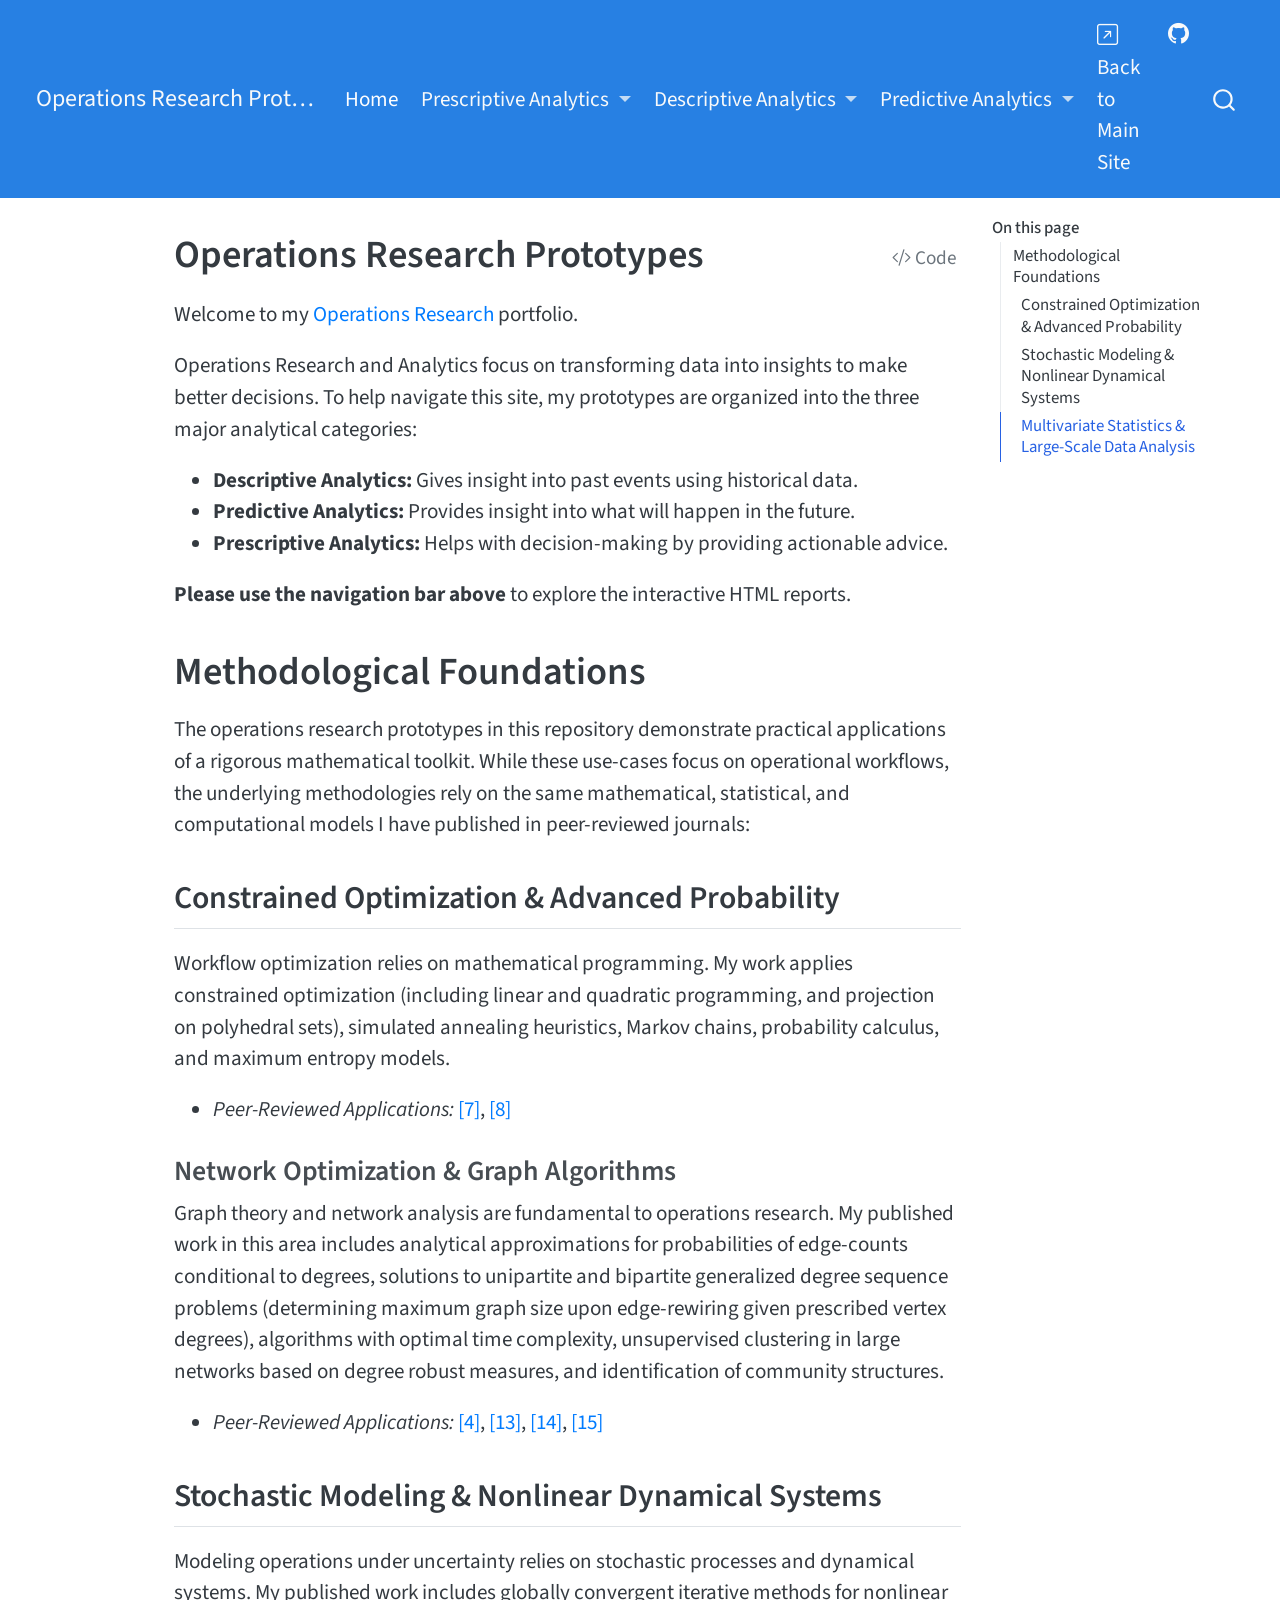
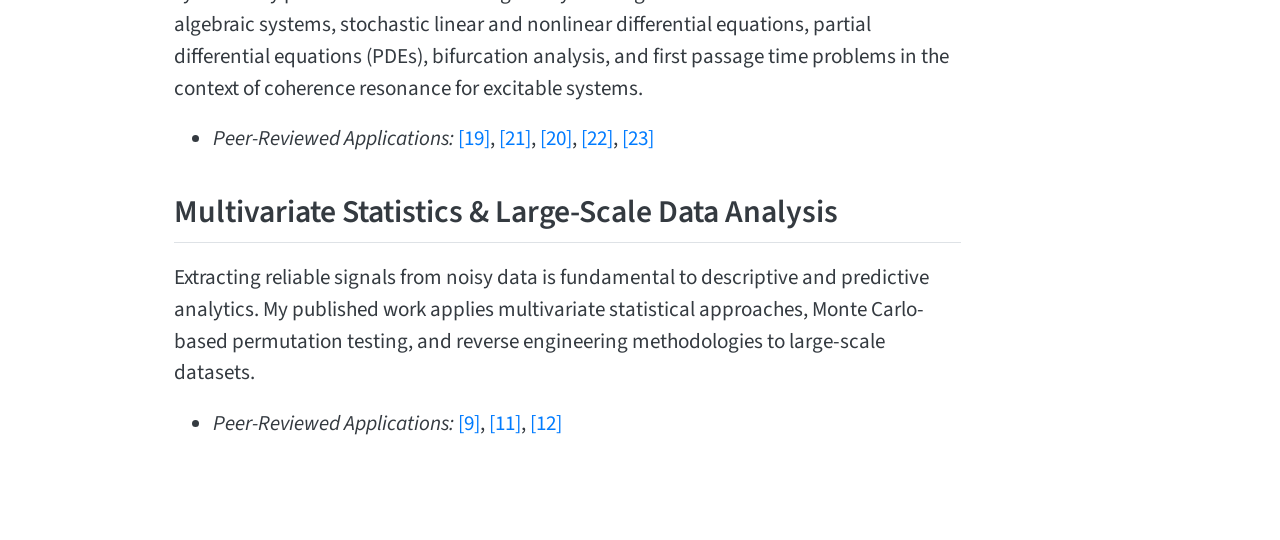
==== commit 265d71f0: "formatting" ====
--- a/docs/index.html
+++ b/docs/index.html
@@ -205,8 +205,10 @@
   <ul>
   <li><a href="#methodological-foundations" id="toc-methodological-foundations" class="nav-link active" data-scroll-target="#methodological-foundations">Methodological Foundations</a>
   <ul class="collapse">
-  <li><a href="#constrained-optimization-advanced-probability" id="toc-constrained-optimization-advanced-probability" class="nav-link" data-scroll-target="#constrained-optimization-advanced-probability">Constrained Optimization &amp; Advanced Probability</a></li>
+  <li><a href="#constrained-optimization-advanced-probability" id="toc-constrained-optimization-advanced-probability" class="nav-link" data-scroll-target="#constrained-optimization-advanced-probability">Constrained Optimization &amp; Advanced Probability</a>
+  <ul class="collapse">
   <li><a href="#network-optimization-graph-algorithms" id="toc-network-optimization-graph-algorithms" class="nav-link" data-scroll-target="#network-optimization-graph-algorithms">Network Optimization &amp; Graph Algorithms</a></li>
+  </ul></li>
   <li><a href="#stochastic-modeling-nonlinear-dynamical-systems" id="toc-stochastic-modeling-nonlinear-dynamical-systems" class="nav-link" data-scroll-target="#stochastic-modeling-nonlinear-dynamical-systems">Stochastic Modeling &amp; Nonlinear Dynamical Systems</a></li>
   <li><a href="#multivariate-statistics-large-scale-data-analysis" id="toc-multivariate-statistics-large-scale-data-analysis" class="nav-link" data-scroll-target="#multivariate-statistics-large-scale-data-analysis">Multivariate Statistics &amp; Large-Scale Data Analysis</a></li>
   </ul></li>
@@ -243,16 +245,15 @@
 <li><strong>Prescriptive Analytics:</strong> Helps with decision-making by providing actionable advice.</li>
 </ul>
 <p><strong>Please use the navigation bar above</strong> to explore the interactive HTML reports.</p>
-<section id="methodological-foundations" class="level2">
-<h2 class="anchored" data-anchor-id="methodological-foundations">Methodological Foundations</h2>
+<section id="methodological-foundations" class="level1">
+<h1>Methodological Foundations</h1>
 <p>The operations research prototypes in this repository demonstrate practical applications of a rigorous mathematical toolkit. While these use-cases focus on operational workflows, the underlying methodologies rely on the same mathematical, statistical, and computational models I have published in peer-reviewed journals:</p>
-<section id="constrained-optimization-advanced-probability" class="level3">
-<h3 class="anchored" data-anchor-id="constrained-optimization-advanced-probability">Constrained Optimization &amp; Advanced Probability</h3>
+<section id="constrained-optimization-advanced-probability" class="level2">
+<h2 class="anchored" data-anchor-id="constrained-optimization-advanced-probability">Constrained Optimization &amp; Advanced Probability</h2>
 <p>Workflow optimization relies on mathematical programming. My work applies constrained optimization (including linear and quadratic programming, and projection on polyhedral sets), simulated annealing heuristics, Markov chains, probability calculus, and maximum entropy models.</p>
 <ul>
 <li><em>Peer-Reviewed Applications:</em> <a href="https://joelRMath.github.io/publications.html#ref-HS" target="_blank">[7]</a>, <a href="https://joelRMath.github.io/publications.html#ref-HSS" target="_blank">[8]</a></li>
 </ul>
-</section>
 <section id="network-optimization-graph-algorithms" class="level3">
 <h3 class="anchored" data-anchor-id="network-optimization-graph-algorithms">Network Optimization &amp; Graph Algorithms</h3>
 <p>Graph theory and network analysis are fundamental to operations research. My published work in this area includes analytical approximations for probabilities of edge-counts conditional to degrees, solutions to unipartite and bipartite generalized degree sequence problems (determining maximum graph size upon edge-rewiring given prescribed vertex degrees), algorithms with optimal time complexity, unsupervised clustering in large networks based on degree robust measures, and identification of community structures.</p>
@@ -260,15 +261,16 @@
 <li><em>Peer-Reviewed Applications:</em> <a href="https://joelRMath.github.io/publications.html#ref-WAP" target="_blank">[4]</a>, <a href="https://joelRMath.github.io/publications.html#ref-recomb" target="_blank">[13]</a>, <a href="https://joelRMath.github.io/publications.html#ref-Prot" target="_blank">[14]</a>, <a href="https://joelRMath.github.io/publications.html#ref-JCB" target="_blank">[15]</a></li>
 </ul>
 </section>
-<section id="stochastic-modeling-nonlinear-dynamical-systems" class="level3">
-<h3 class="anchored" data-anchor-id="stochastic-modeling-nonlinear-dynamical-systems">Stochastic Modeling &amp; Nonlinear Dynamical Systems</h3>
+</section>
+<section id="stochastic-modeling-nonlinear-dynamical-systems" class="level2">
+<h2 class="anchored" data-anchor-id="stochastic-modeling-nonlinear-dynamical-systems">Stochastic Modeling &amp; Nonlinear Dynamical Systems</h2>
 <p>Modeling operations under uncertainty relies on stochastic processes and dynamical systems. My published work includes globally convergent iterative methods for nonlinear algebraic systems, stochastic linear and nonlinear differential equations, partial differential equations (PDEs), bifurcation analysis, and first passage time problems in the context of coherence resonance for excitable systems.</p>
 <ul>
 <li><em>Peer-Reviewed Applications:</em> <a href="https://joelRMath.github.io/publications.html#ref-MathB" target="_blank">[19]</a>, <a href="https://joelRMath.github.io/publications.html#ref-CR" target="_blank">[21]</a>, <a href="https://joelRMath.github.io/publications.html#ref-PNAS" target="_blank">[20]</a>, <a href="https://joelRMath.github.io/publications.html#ref-PRE" target="_blank">[22]</a>, <a href="https://joelRMath.github.io/publications.html#ref-NN" target="_blank">[23]</a></li>
 </ul>
 </section>
-<section id="multivariate-statistics-large-scale-data-analysis" class="level3">
-<h3 class="anchored" data-anchor-id="multivariate-statistics-large-scale-data-analysis">Multivariate Statistics &amp; Large-Scale Data Analysis</h3>
+<section id="multivariate-statistics-large-scale-data-analysis" class="level2">
+<h2 class="anchored" data-anchor-id="multivariate-statistics-large-scale-data-analysis">Multivariate Statistics &amp; Large-Scale Data Analysis</h2>
 <p>Extracting reliable signals from noisy data is fundamental to descriptive and predictive analytics. My published work applies multivariate statistical approaches, Monte Carlo-based permutation testing, and reverse engineering methodologies to large-scale datasets.</p>
 <ul>
 <li><em>Peer-Reviewed Applications:</em> <a href="https://joelRMath.github.io/publications.html#ref-HIRD" target="_blank">[9]</a>, <a href="https://joelRMath.github.io/publications.html#ref-Equi" target="_blank">[11]</a>, <a href="https://joelRMath.github.io/publications.html#ref-Gexp" target="_blank">[12]</a></li>
@@ -760,11 +762,11 @@
 <span id="cb1-26"><a href="#cb1-26" aria-hidden="true" tabindex="-1"></a>**Please use the navigation bar above** to explore the interactive HTML reports.</span>
 <span id="cb1-27"><a href="#cb1-27" aria-hidden="true" tabindex="-1"></a></span>
 <span id="cb1-28"><a href="#cb1-28" aria-hidden="true" tabindex="-1"></a></span>
-<span id="cb1-29"><a href="#cb1-29" aria-hidden="true" tabindex="-1"></a><span class="fu">## Methodological Foundations</span></span>
+<span id="cb1-29"><a href="#cb1-29" aria-hidden="true" tabindex="-1"></a><span class="fu"># Methodological Foundations</span></span>
 <span id="cb1-30"><a href="#cb1-30" aria-hidden="true" tabindex="-1"></a></span>
 <span id="cb1-31"><a href="#cb1-31" aria-hidden="true" tabindex="-1"></a>The operations research prototypes in this repository demonstrate practical applications of a rigorous mathematical toolkit. While these use-cases focus on operational workflows, the underlying methodologies rely on the same mathematical, statistical, and computational models I have published in peer-reviewed journals:</span>
 <span id="cb1-32"><a href="#cb1-32" aria-hidden="true" tabindex="-1"></a></span>
-<span id="cb1-33"><a href="#cb1-33" aria-hidden="true" tabindex="-1"></a><span class="fu">### Constrained Optimization &amp; Advanced Probability</span></span>
+<span id="cb1-33"><a href="#cb1-33" aria-hidden="true" tabindex="-1"></a><span class="fu">## Constrained Optimization &amp; Advanced Probability</span></span>
 <span id="cb1-34"><a href="#cb1-34" aria-hidden="true" tabindex="-1"></a>Workflow optimization relies on mathematical programming. My work applies constrained optimization (including linear and quadratic programming, and projection on polyhedral sets), simulated annealing heuristics, Markov chains, probability calculus, and maximum entropy models.</span>
 <span id="cb1-35"><a href="#cb1-35" aria-hidden="true" tabindex="-1"></a></span>
 <span id="cb1-36"><a href="#cb1-36" aria-hidden="true" tabindex="-1"></a><span class="ss">* </span>*Peer-Reviewed Applications:* <span class="in">`r cite_pub("HS")`</span>, <span class="in">`r cite_pub("HSS")`</span></span>
@@ -774,12 +776,12 @@
 <span id="cb1-40"><a href="#cb1-40" aria-hidden="true" tabindex="-1"></a></span>
 <span id="cb1-41"><a href="#cb1-41" aria-hidden="true" tabindex="-1"></a><span class="ss">* </span>*Peer-Reviewed Applications:* <span class="in">`r cite_pub("WAP")`</span>, <span class="in">`r cite_pub("recomb")`</span>, <span class="in">`r cite_pub("Prot")`</span>, <span class="in">`r cite_pub("JCB")`</span></span>
 <span id="cb1-42"><a href="#cb1-42" aria-hidden="true" tabindex="-1"></a></span>
-<span id="cb1-43"><a href="#cb1-43" aria-hidden="true" tabindex="-1"></a><span class="fu">### Stochastic Modeling &amp; Nonlinear Dynamical Systems</span></span>
+<span id="cb1-43"><a href="#cb1-43" aria-hidden="true" tabindex="-1"></a><span class="fu">## Stochastic Modeling &amp; Nonlinear Dynamical Systems</span></span>
 <span id="cb1-44"><a href="#cb1-44" aria-hidden="true" tabindex="-1"></a>Modeling operations under uncertainty relies on stochastic processes and dynamical systems. My published work includes globally convergent iterative methods for nonlinear algebraic systems, stochastic linear and nonlinear differential equations, partial differential equations (PDEs), bifurcation analysis, and first passage time problems in the context of coherence resonance for excitable systems.</span>
 <span id="cb1-45"><a href="#cb1-45" aria-hidden="true" tabindex="-1"></a></span>
 <span id="cb1-46"><a href="#cb1-46" aria-hidden="true" tabindex="-1"></a><span class="ss">* </span>*Peer-Reviewed Applications:* <span class="in">`r cite_pub("MathB")`</span>, <span class="in">`r cite_pub("CR")`</span>, <span class="in">`r cite_pub("PNAS")`</span>, <span class="in">`r cite_pub("PRE")`</span>, <span class="in">`r cite_pub("NN")`</span></span>
 <span id="cb1-47"><a href="#cb1-47" aria-hidden="true" tabindex="-1"></a></span>
-<span id="cb1-48"><a href="#cb1-48" aria-hidden="true" tabindex="-1"></a><span class="fu">### Multivariate Statistics &amp; Large-Scale Data Analysis</span></span>
+<span id="cb1-48"><a href="#cb1-48" aria-hidden="true" tabindex="-1"></a><span class="fu">## Multivariate Statistics &amp; Large-Scale Data Analysis</span></span>
 <span id="cb1-49"><a href="#cb1-49" aria-hidden="true" tabindex="-1"></a>Extracting reliable signals from noisy data is fundamental to descriptive and predictive analytics. My published work applies multivariate statistical approaches, Monte Carlo-based permutation testing, and reverse engineering methodologies to large-scale datasets.</span>
 <span id="cb1-50"><a href="#cb1-50" aria-hidden="true" tabindex="-1"></a></span>
 <span id="cb1-51"><a href="#cb1-51" aria-hidden="true" tabindex="-1"></a><span class="ss">* </span>*Peer-Reviewed Applications:* <span class="in">`r cite_pub("HIRD")`</span>, <span class="in">`r cite_pub("Equi")`</span>, <span class="in">`r cite_pub("Gexp")`</span></span></code></pre></div><button title="Copy to Clipboard" class="code-copy-button" data-in-quarto-modal=""><i class="bi"></i></button></div>
